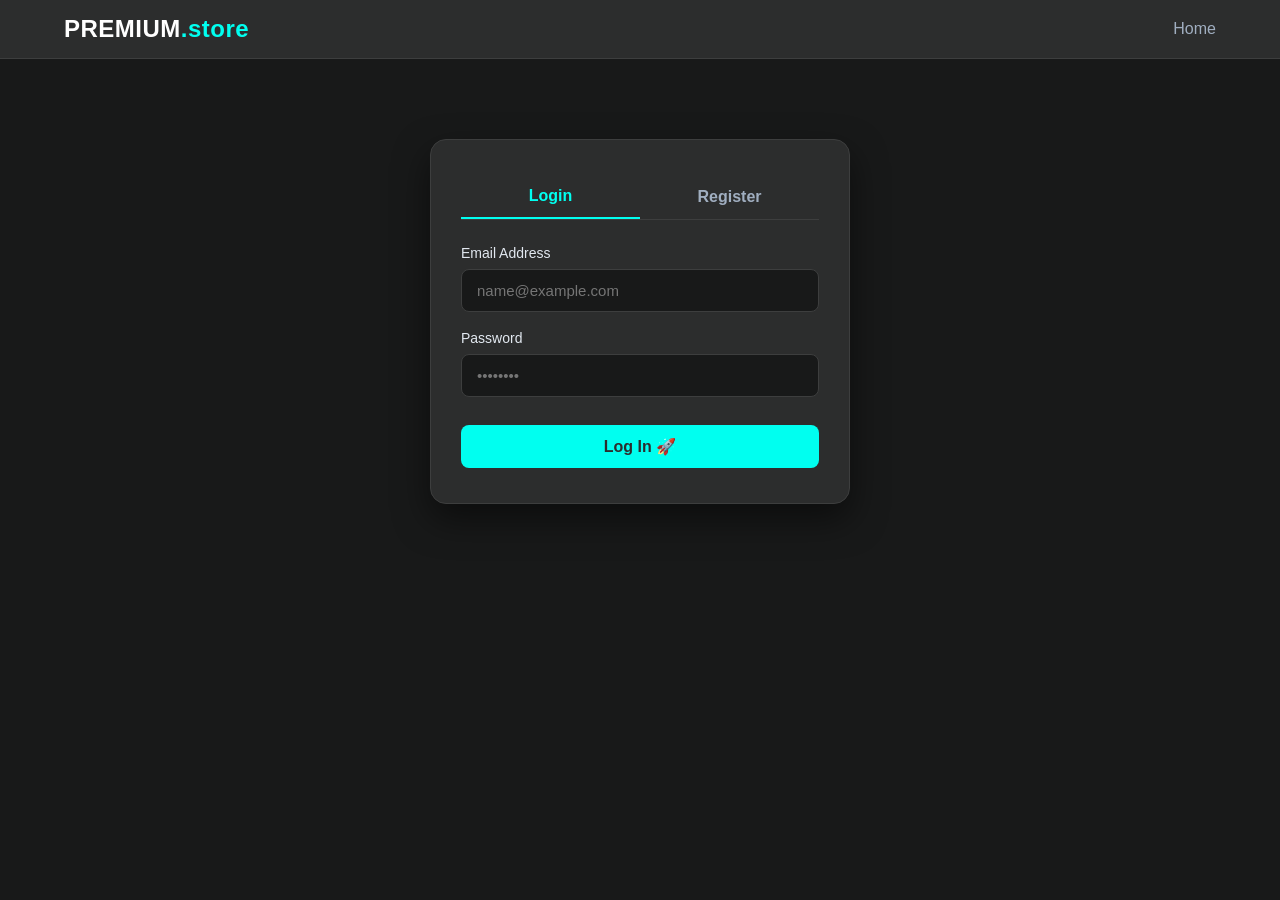
==== login.html @ 03a6fea4 "." ====
<!DOCTYPE html>
<html lang="en" dir="ltr">
<head>
    <meta charset="UTF-8">
    <meta name="viewport" content="width=device-width, initial-scale=1.0">
    <title>Login & Register - Premium Dark Store</title>
    <link rel="stylesheet" href="style.css">
    <style>
        .auth-container {
            max-width: 420px;
            margin: 80px auto;
            background-color: #2C2D2D;
            border: 1px solid #3d3e3e;
            border-radius: 16px;
            padding: 35px 30px;
            box-shadow: 0 15px 35px rgba(0,0,0,0.5);
        }

        .auth-tabs {
            display: flex;
            margin-bottom: 25px;
            border-bottom: 1px solid #3d3e3e;
        }

        .auth-tab {
            flex: 1;
            padding: 12px;
            background: none;
            border: none;
            color: #a0aec0;
            font-size: 16px;
            font-weight: bold;
            cursor: pointer;
            transition: all 0.3s;
        }

        .auth-tab.active {
            color: #00FFF0;
            border-bottom: 2px solid #00FFF0;
        }

        .auth-form {
            display: flex;
            flex-direction: column;
            gap: 18px;
        }

        .form-group {
            display: flex;
            flex-direction: column;
            gap: 8px;
            text-align: left;
        }

        .form-group label {
            font-size: 14px;
            color: #e2e8f0;
        }

        .form-group input {
            background-color: #181919;
            border: 1px solid #3d3e3e;
            padding: 12px 15px;
            border-radius: 8px;
            color: #ffffff;
            font-size: 15px;
            outline: none;
            transition: border-color 0.3s;
        }

        .form-group input:focus {
            border-color: #00FFF0;
        }

        .auth-btn {
            background-color: #00FFF0;
            color: #2C2D2D;
            border: none;
            padding: 12px;
            font-size: 16px;
            font-weight: bold;
            border-radius: 8px;
            cursor: pointer;
            margin-top: 10px;
            transition: all 0.3s ease;
        }

        .auth-btn:hover {
            background-color: #00b3a8;
            box-shadow: 0 4px 15px rgba(0, 255, 240, 0.3);
        }
    </style>
</head>
<body>

    <nav class="navbar">
        <a href="index.html" class="brand-logo">PREMIUM<span>.store</span></a>
        <div class="nav-container">
            <ul class="nav-links">
                <li><a href="index.html">Home</a></li>
            </ul>
        </div>
    </nav>

    <main class="main-container">
        <div class="auth-container">
            <div class="auth-tabs">
                <button class="auth-tab active" id="tab-login" onclick="switchAuthTab('login')">Login</button>
                <button class="auth-tab" id="tab-register" onclick="switchAuthTab('register')">Register</button>
            </div>

            <!-- Login Form -->
            <form id="login-form" class="auth-form" onsubmit="handleAuth(event, 'login')">
                <div class="form-group">
                    <label>Email Address</label>
                    <input type="email" id="login-email" placeholder="name@example.com" required>
                </div>
                <div class="form-group">
                    <label>Password</label>
                    <input type="password" id="login-password" placeholder="••••••••" required>
                </div>
                <button type="submit" class="auth-btn">Log In 🚀</button>
            </form>

            <!-- Register Form -->
            <form id="register-form" class="auth-form" style="display: none;" onsubmit="handleAuth(event, 'register')">
                <div class="form-group">
                    <label>Full Name</label>
                    <input type="text" id="reg-name" placeholder="John Doe" required>
                </div>
                <div class="form-group">
                    <label>Email Address</label>
                    <input type="email" id="reg-email" placeholder="name@example.com" required>
                </div>
                <div class="form-group">
                    <label>Password</label>
                    <input type="password" id="reg-password" placeholder="••••••••" required>
                </div>
                <button type="submit" class="auth-btn">Create Account ✨</button>
            </form>
        </div>
    </main>

    <script src="script.js"></script>
    <script>
        function switchAuthTab(type) {
            const loginForm = document.getElementById('login-form');
            const registerForm = document.getElementById('register-form');
            const tabLogin = document.getElementById('tab-login');
            const tabRegister = document.getElementById('tab-register');

            if (type === 'login') {
                loginForm.style.display = 'flex';
                registerForm.style.display = 'none';
                tabLogin.classList.add('active');
                tabRegister.classList.remove('active');
            } else {
                loginForm.style.display = 'none';
                registerForm.style.display = 'flex';
                tabRegister.classList.add('active');
                tabLogin.classList.remove('active');
            }
        }

        function handleAuth(event, type) {
            event.preventDefault();
            
            // جلب المستخدمين المسجلين من LocalStorage كـ Database
            let usersDB = JSON.parse(localStorage.getItem('registered_users')) || [];

            if (type === 'login') {
                const emailInput = document.getElementById('login-email').value;
                const passwordInput = document.getElementById('login-password').value;

                // البحث عن الإيميل
                const foundUser = usersDB.find(u => u.email === emailInput);

                if (!foundUser) {
                    alert('❌ هذا الإيميل غير مسجل! يرجى إنشاؤه أولاً من قائمة Register.');
                    switchAuthTab('register');
                    document.getElementById('reg-email').value = emailInput;
                    return;
                }

                if (foundUser.password !== passwordInput) {
                    alert('❌ كلمة السر غير صحيحة!');
                    return;
                }

                // حفظ الجلسة بالحساب الصحيح
                localStorage.setItem('user_session', JSON.stringify({ name: foundUser.name, isLoggedIn: true }));

            } else if (type === 'register') {
                const nameInput = document.getElementById('reg-name').value;
                const emailInput = document.getElementById('reg-email').value;
                const passwordInput = document.getElementById('reg-password').value;

                // التأكد من عدم تكرار الإيميل
                const userExists = usersDB.some(u => u.email === emailInput);
                if (userExists) {
                    alert('⚠️ هذا الإيميل مسجل بالفعل! تم تحويلك لصفحة تسجيل الدخول.');
                    switchAuthTab('login');
                    document.getElementById('login-email').value = emailInput;
                    return;
                }

                // إضافة المستخدم للـ Database
                usersDB.push({ name: nameInput, email: emailInput, password: passwordInput });
                localStorage.setItem('registered_users', JSON.stringify(usersDB));

                // تسجيل الدخول التلقائي
                localStorage.setItem('user_session', JSON.stringify({ name: nameInput, isLoggedIn: true }));
            }

            // إضافة المنتج المعلق في السلة بعد التسجيل
            const pendingProduct = JSON.parse(localStorage.getItem('pending_cart_product'));
            if (pendingProduct) {
                addItemToCart(pendingProduct.id, pendingProduct.name, pendingProduct.price);
                localStorage.removeItem('pending_cart_product');
            }

            // العودة للصفحة الرئيسية
            window.location.href = 'index.html';
        }
    </script>
</body>
</html>
---- style.css ----
/* Modern Reset & Dark Base */
* {
    box-sizing: border-box;
    margin: 0;
    padding: 0;
}

body {
    font-family: 'Segoe UI', Tahoma, Geneva, Verdana, sans-serif;
    background-color: #181919; 
    color: #ffffff; 
}

/* 1. Sleek Dark Navigation Bar */
.navbar {
    background-color: #2C2D2D; 
    padding: 15px 5%;
    display: flex;
    justify-content: space-between;
    align-items: center;
    position: sticky;
    top: 0;
    z-index: 1000;
    border-bottom: 1px solid #3d3e3e;
}

.brand-logo {
    color: #ffffff;
    font-size: 24px;
    font-weight: bold;
    text-decoration: none;
    letter-spacing: 0.5px;
}

.brand-logo span {
    color: #00FFF0; 
}

.nav-container {
    display: flex;
    align-items: center;
    gap: 30px;
}

.nav-links {
    display: flex;
    list-style: none;
    gap: 25px;
}

.nav-links a {
    color: #a0aec0; 
    text-decoration: none;
    font-size: 16px;
    font-weight: 500;
    transition: all 0.3s ease;
}

.nav-links a:hover {
    color: #00FFF0; 
    text-shadow: 0 0 8px rgba(0, 255, 240, 0.6);
}

/* Cart Icon Widget */
.cart-icon-container {
    position: relative;
    cursor: pointer;
    background: #181919;
    padding: 8px 15px;
    border-radius: 20px;
    border: 1px solid #3d3e3e;
    transition: all 0.3s ease;
}

.cart-icon-container:hover {
    border-color: #00FFF0;
    box-shadow: 0 0 10px rgba(0, 255, 240, 0.2);
}

.cart-count {
    background-color: #00FFF0;
    color: #181919;
    font-size: 12px;
    font-weight: bold;
    padding: 2px 7px;
    border-radius: 50%;
    margin-left: 5px;
}

/* 2. Premium Hero Banner */
.hero {
    background: linear-gradient(135deg, rgba(44, 45, 45, 0.85) 0%, rgba(24, 25, 25, 0.9) 100%), 
                url('https://images.unsplash.com/photo-1550745165-9bc0b252726f?auto=format&fit=crop&w=1200&q=80');
    background-size: cover;
    background-position: center;
    color: #ffffff;
    padding: 100px 5%;
    text-align: center;
    border-bottom: 2px solid #00FFF0; 
}

.hero h2 {
    font-size: 42px;
    margin-bottom: 15px;
    font-weight: 700;
    text-shadow: 0 2px 10px rgba(0,0,0,0.5);
}

.hero p {
    font-size: 18px;
    color: #e2e8f0;
    margin-bottom: 30px;
    max-width: 600px;
    margin-left: auto;
    margin-right: auto;
    text-shadow: 0 2px 5px rgba(0,0,0,0.5);
}

.hero-btn {
    background-color: transparent;
    color: #00FFF0;
    border: 2px solid #00FFF0;
    padding: 14px 35px;
    font-size: 16px;
    font-weight: bold;
    border-radius: 30px; 
    cursor: pointer;
    transition: all 0.3s ease;
}

.hero-btn:hover {
    background-color: #00FFF0;
    color: #2C2D2D;
    box-shadow: 0 4px 20px rgba(0, 255, 240, 0.4);
    transform: translateY(-2px);
}

/* 3. Main Content Container */
.main-container {
    max-width: 1200px;
    margin: 40px auto;
    padding: 0 20px;
}

.section-title {
    font-size: 28px;
    margin-bottom: 40px;
    text-align: center;
    font-weight: 700;
}

.section-title::after {
    content: '';
    display: block;
    width: 50px;
    height: 3px;
    background-color: #00FFF0;
    margin: 10px auto 0 auto;
}

/* Modern Product Grid */
.products-grid {
    display: grid;
    grid-template-columns: repeat(auto-fit, minmax(280px, 1fr)); 
    gap: 30px;
}

/* Premium Dark Product Card */
.product-card {
    background-color: #2C2D2D; 
    border-radius: 12px;
    overflow: hidden; 
    border: 1px solid #3d3e3e; 
    transition: all 0.3s cubic-bezier(0.25, 0.8, 0.25, 1);
    display: flex;
    flex-direction: column;
    justify-content: space-between;
    cursor: pointer;
}

.product-image {
    width: 100%;
    height: 220px;
    object-fit: cover;
    border-bottom: 1px solid #3d3e3e;
}

.product-info {
    padding: 20px;
    text-align: left;
}

.product-info h3 {
    font-size: 18px;
    margin-bottom: 8px;
    color: #ffffff;
}

.product-info p {
    font-size: 14px;
    color: #a0aec0; 
    margin-bottom: 15px;
    line-height: 1.5;
}

.product-bottom {
    display: flex;
    justify-content: space-between;
    align-items: center;
    margin-top: auto;
}

.product-price {
    font-size: 18px;
    font-weight: bold;
    color: #00FFF0; 
}

/* Action Button */
.add-to-cart-btn {
    background-color: transparent;
    color: #00FFF0;
    border: 2px solid #00FFF0;
    padding: 8px 18px;
    font-size: 14px;
    font-weight: bold;
    border-radius: 6px;
    cursor: pointer;
    transition: all 0.3s ease;
}

.add-to-cart-btn:hover {
    background-color: #00FFF0;
    color: #2C2D2D;
    box-shadow: 0 0 10px rgba(0, 255, 240, 0.3);
}

.product-card:hover {
    transform: translateY(-5px);
    border-color: #00FFF0; 
    box-shadow: 0 10px 25px rgba(0, 255, 240, 0.15); 
}

/* 4. Cart Modal (Popup) Styling */
.cart-modal {
    display: none; 
    position: fixed;
    top: 0;
    left: 0;
    width: 100%;
    height: 100%;
    background-color: rgba(24, 25, 25, 0.85);
    z-index: 2000;
    justify-content: center;
    align-items: center;
}

.modal-content {
    background-color: #2C2D2D;
    border: 1px solid #3d3e3e;
    border-radius: 16px;
    width: 90%;
    max-width: 500px;
    padding: 30px;
    box-shadow: 0 20px 40px rgba(0,0,0,0.5);
    position: relative;
}

.close-modal {
    position: absolute;
    top: 20px;
    right: 20px;
    font-size: 24px;
    color: #a0aec0;
    cursor: pointer;
    transition: color 0.3s;
}

.close-modal:hover {
    color: #00FFF0;
}

.modal-title {
    font-size: 22px;
    margin-bottom: 20px;
    border-bottom: 1px solid #3d3e3e;
    padding-bottom: 10px;
    color: #00FFF0;
}

.cart-items-list {
    max-height: 250px;
    overflow-y: auto;
    margin-bottom: 20px;
}

.cart-item {
    display: flex;
    justify-content: space-between;
    align-items: center;
    padding: 12px 0;
    border-bottom: 1px solid #3d3e3e;
}

.cart-item-info h4 {
    font-size: 16px;
    color: #ffffff;
}

.cart-total-section {
    display: flex;
    justify-content: space-between;
    font-size: 18px;
    font-weight: bold;
    margin-top: 15px;
    padding-top: 15px;
    border-top: 1px solid #3d3e3e;
}

.checkout-btn {
    width: 100%;
    background-color: #00FFF0;
    color: #2C2D2D;
    border: none;
    padding: 12px;
    font-size: 16px;
    font-weight: bold;
    border-radius: 8px;
    margin-top: 20px;
    cursor: pointer;
    transition: background 0.3s;
}

.checkout-btn:hover {
    background-color: #00b3a8;
    box-shadow: 0 4px 15px rgba(0, 255, 240, 0.3);
}

footer {
    background-color: #2C2D2D;
    color: #718096;
    text-align: center;
    padding: 25px;
    margin-top: 60px;
    font-size: 14px;
    border-top: 1px solid #3d3e3e;
}

/* Controls, Toast, Responsive */
.quantity-control {
    display: flex;
    align-items: center;
    gap: 10px;
    margin-top: 8px;
}

.qty-btn {
    background-color: #3d3e3e;
    color: #ffffff;
    border: none;
    width: 28px;
    height: 28px;
    border-radius: 50%;
    cursor: pointer;
    font-size: 16px;
    font-weight: bold;
    display: flex;
    align-items: center;
    justify-content: center;
    transition: all 0.2s ease;
}

.qty-btn:hover {
    background-color: #00FFF0;
    color: #2C2D2D;
}

.item-qty-display {
    font-size: 14px;
    color: #a0aec0;
}

.item-qty-display span {
    color: #00FFF0;
    font-weight: bold;
}

.toast-notification {
    position: fixed;
    bottom: 20px;
    right: 20px;
    background-color: #2C2D2D;
    color: #ffffff;
    border-left: 4px solid #00FFF0;
    padding: 15px 25px;
    border-radius: 8px;
    box-shadow: 0 10px 30px rgba(0,0,0,0.5);
    z-index: 3000;
    display: flex;
    align-items: center;
    gap: 10px;
    font-weight: 500;
    transform: translateY(100px);
    opacity: 0;
    transition: all 0.4s cubic-bezier(0.175, 0.885, 0.32, 1.275);
}

.toast-notification.show {
    transform: translateY(0);
    opacity: 1;
}

@media (max-width: 576px) {
    .modal-content {
        width: 95%;
        height: 90vh;
        padding: 20px;
        display: flex;
        flex-direction: column;
    }

    .cart-items-list {
        flex-grow: 1;
        max-height: none; 
    }

    .cart-item {
        flex-direction: column;
        align-items: flex-start;
        gap: 10px;
        padding: 15px 0;
    }

    .close-modal {
        top: 15px;
        right: 15px;
        padding: 10px; 
        font-size: 28px;
    }

    .checkout-btn {
        padding: 16px;
        font-size: 18px;
    }
}
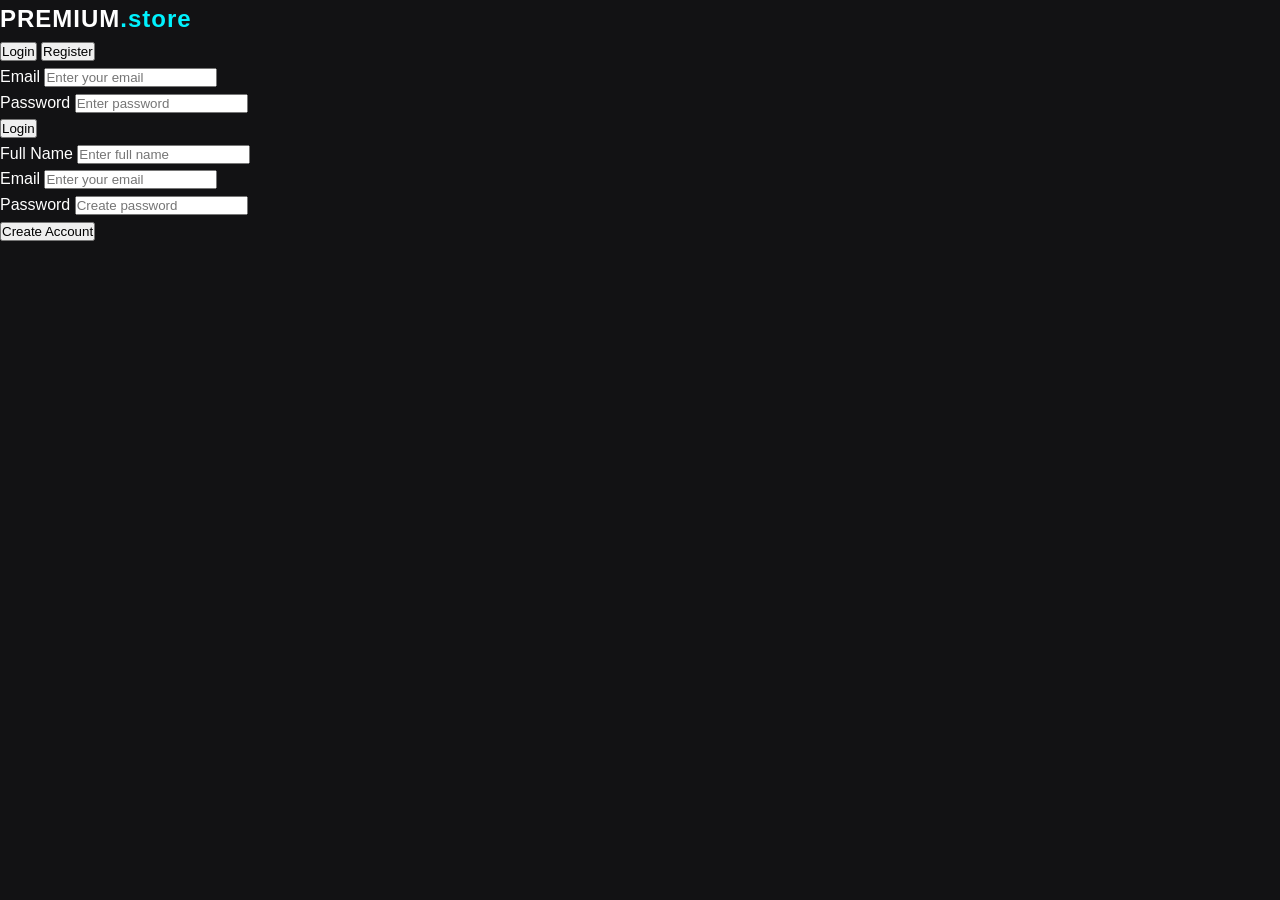
==== commit b57c76aa: "Update login page title and restructure forms" ====
--- a/login.html
+++ b/login.html
@@ -1,227 +1,53 @@
 <!DOCTYPE html>
-<html lang="en" dir="ltr">
+<html lang="en">
 <head>
     <meta charset="UTF-8">
     <meta name="viewport" content="width=device-width, initial-scale=1.0">
-    <title>Login & Register - Premium Dark Store</title>
+    <title>PREMIUM.store - Authentication</title>
     <link rel="stylesheet" href="style.css">
-    <style>
-        .auth-container {
-            max-width: 420px;
-            margin: 80px auto;
-            background-color: #2C2D2D;
-            border: 1px solid #3d3e3e;
-            border-radius: 16px;
-            padding: 35px 30px;
-            box-shadow: 0 15px 35px rgba(0,0,0,0.5);
-        }
+</head>
+<body class="auth-page">
 
-        .auth-tabs {
-            display: flex;
-            margin-bottom: 25px;
-            border-bottom: 1px solid #3d3e3e;
-        }
+    <div class="auth-card">
+        <a href="index.html" class="brand-logo">PREMIUM<span>.store</span></a>
+        
+        <!-- Toggle Tabs -->
+        <div class="auth-tabs">
+            <button id="tab-login" class="tab-btn active" onclick="switchTab('login')">Login</button>
+            <button id="tab-register" class="tab-btn" onclick="switchTab('register')">Register</button>
+        </div>
 
-        .auth-tab {
-            flex: 1;
-            padding: 12px;
-            background: none;
-            border: none;
-            color: #a0aec0;
-            font-size: 16px;
-            font-weight: bold;
-            cursor: pointer;
-            transition: all 0.3s;
-        }
+        <!-- Login Form -->
+        <form id="login-form" class="auth-form active-form">
+            <div class="form-group">
+                <label>Email</label>
+                <input type="email" id="login-email" required placeholder="Enter your email">
+            </div>
+            <div class="form-group">
+                <label>Password</label>
+                <input type="password" id="login-password" required placeholder="Enter password">
+            </div>
+            <button type="submit" class="auth-submit-btn">Login</button>
+        </form>
 
-        .auth-tab.active {
-            color: #00FFF0;
-            border-bottom: 2px solid #00FFF0;
-        }
-
-        .auth-form {
-            display: flex;
-            flex-direction: column;
-            gap: 18px;
-        }
-
-        .form-group {
-            display: flex;
-            flex-direction: column;
-            gap: 8px;
-            text-align: left;
-        }
-
-        .form-group label {
-            font-size: 14px;
-            color: #e2e8f0;
-        }
-
-        .form-group input {
-            background-color: #181919;
-            border: 1px solid #3d3e3e;
-            padding: 12px 15px;
-            border-radius: 8px;
-            color: #ffffff;
-            font-size: 15px;
-            outline: none;
-            transition: border-color 0.3s;
-        }
-
-        .form-group input:focus {
-            border-color: #00FFF0;
-        }
-
-        .auth-btn {
-            background-color: #00FFF0;
-            color: #2C2D2D;
-            border: none;
-            padding: 12px;
-            font-size: 16px;
-            font-weight: bold;
-            border-radius: 8px;
-            cursor: pointer;
-            margin-top: 10px;
-            transition: all 0.3s ease;
-        }
-
-        .auth-btn:hover {
-            background-color: #00b3a8;
-            box-shadow: 0 4px 15px rgba(0, 255, 240, 0.3);
-        }
-    </style>
-</head>
-<body>
-
-    <nav class="navbar">
-        <a href="index.html" class="brand-logo">PREMIUM<span>.store</span></a>
-        <div class="nav-container">
-            <ul class="nav-links">
-                <li><a href="index.html">Home</a></li>
-            </ul>
-        </div>
-    </nav>
-
-    <main class="main-container">
-        <div class="auth-container">
-            <div class="auth-tabs">
-                <button class="auth-tab active" id="tab-login" onclick="switchAuthTab('login')">Login</button>
-                <button class="auth-tab" id="tab-register" onclick="switchAuthTab('register')">Register</button>
+        <!-- Register Form -->
+        <form id="register-form" class="auth-form hidden-form">
+            <div class="form-group">
+                <label>Full Name</label>
+                <input type="text" id="reg-name" required placeholder="Enter full name">
             </div>
-
-            <!-- Login Form -->
-            <form id="login-form" class="auth-form" onsubmit="handleAuth(event, 'login')">
-                <div class="form-group">
-                    <label>Email Address</label>
-                    <input type="email" id="login-email" placeholder="name@example.com" required>
-                </div>
-                <div class="form-group">
-                    <label>Password</label>
-                    <input type="password" id="login-password" placeholder="••••••••" required>
-                </div>
-                <button type="submit" class="auth-btn">Log In 🚀</button>
-            </form>
-
-            <!-- Register Form -->
-            <form id="register-form" class="auth-form" style="display: none;" onsubmit="handleAuth(event, 'register')">
-                <div class="form-group">
-                    <label>Full Name</label>
-                    <input type="text" id="reg-name" placeholder="John Doe" required>
-                </div>
-                <div class="form-group">
-                    <label>Email Address</label>
-                    <input type="email" id="reg-email" placeholder="name@example.com" required>
-                </div>
-                <div class="form-group">
-                    <label>Password</label>
-                    <input type="password" id="reg-password" placeholder="••••••••" required>
-                </div>
-                <button type="submit" class="auth-btn">Create Account ✨</button>
-            </form>
-        </div>
-    </main>
+            <div class="form-group">
+                <label>Email</label>
+                <input type="email" id="reg-email" required placeholder="Enter your email">
+            </div>
+            <div class="form-group">
+                <label>Password</label>
+                <input type="password" id="reg-password" required placeholder="Create password">
+            </div>
+            <button type="submit" class="auth-submit-btn">Create Account</button>
+        </form>
+    </div>
 
     <script src="script.js"></script>
-    <script>
-        function switchAuthTab(type) {
-            const loginForm = document.getElementById('login-form');
-            const registerForm = document.getElementById('register-form');
-            const tabLogin = document.getElementById('tab-login');
-            const tabRegister = document.getElementById('tab-register');
-
-            if (type === 'login') {
-                loginForm.style.display = 'flex';
-                registerForm.style.display = 'none';
-                tabLogin.classList.add('active');
-                tabRegister.classList.remove('active');
-            } else {
-                loginForm.style.display = 'none';
-                registerForm.style.display = 'flex';
-                tabRegister.classList.add('active');
-                tabLogin.classList.remove('active');
-            }
-        }
-
-        function handleAuth(event, type) {
-            event.preventDefault();
-            
-            // جلب المستخدمين المسجلين من LocalStorage كـ Database
-            let usersDB = JSON.parse(localStorage.getItem('registered_users')) || [];
-
-            if (type === 'login') {
-                const emailInput = document.getElementById('login-email').value;
-                const passwordInput = document.getElementById('login-password').value;
-
-                // البحث عن الإيميل
-                const foundUser = usersDB.find(u => u.email === emailInput);
-
-                if (!foundUser) {
-                    alert('❌ هذا الإيميل غير مسجل! يرجى إنشاؤه أولاً من قائمة Register.');
-                    switchAuthTab('register');
-                    document.getElementById('reg-email').value = emailInput;
-                    return;
-                }
-
-                if (foundUser.password !== passwordInput) {
-                    alert('❌ كلمة السر غير صحيحة!');
-                    return;
-                }
-
-                // حفظ الجلسة بالحساب الصحيح
-                localStorage.setItem('user_session', JSON.stringify({ name: foundUser.name, isLoggedIn: true }));
-
-            } else if (type === 'register') {
-                const nameInput = document.getElementById('reg-name').value;
-                const emailInput = document.getElementById('reg-email').value;
-                const passwordInput = document.getElementById('reg-password').value;
-
-                // التأكد من عدم تكرار الإيميل
-                const userExists = usersDB.some(u => u.email === emailInput);
-                if (userExists) {
-                    alert('⚠️ هذا الإيميل مسجل بالفعل! تم تحويلك لصفحة تسجيل الدخول.');
-                    switchAuthTab('login');
-                    document.getElementById('login-email').value = emailInput;
-                    return;
-                }
-
-                // إضافة المستخدم للـ Database
-                usersDB.push({ name: nameInput, email: emailInput, password: passwordInput });
-                localStorage.setItem('registered_users', JSON.stringify(usersDB));
-
-                // تسجيل الدخول التلقائي
-                localStorage.setItem('user_session', JSON.stringify({ name: nameInput, isLoggedIn: true }));
-            }
-
-            // إضافة المنتج المعلق في السلة بعد التسجيل
-            const pendingProduct = JSON.parse(localStorage.getItem('pending_cart_product'));
-            if (pendingProduct) {
-                addItemToCart(pendingProduct.id, pendingProduct.name, pendingProduct.price);
-                localStorage.removeItem('pending_cart_product');
-            }
-
-            // العودة للصفحة الرئيسية
-            window.location.href = 'index.html';
-        }
-    </script>
 </body>
-</html>+</html>
--- a/style.css
+++ b/style.css
@@ -1,445 +1,267 @@
-/* Modern Reset & Dark Base */
+/* ==========================================
+   1. Reset & Global Styles
+   ========================================== */
 * {
-    box-sizing: border-box;
     margin: 0;
     padding: 0;
+    box-sizing: border-box;
+    font-family: 'Segoe UI', Tahoma, Geneva, Verdana, sans-serif;
 }
 
 body {
-    font-family: 'Segoe UI', Tahoma, Geneva, Verdana, sans-serif;
-    background-color: #181919; 
-    color: #ffffff; 
-}
-
-/* 1. Sleek Dark Navigation Bar */
+    background-color: #121214;
+    color: #ffffff;
+    line-height: 1.6;
+}
+
+/* ==========================================
+   2. Responsive Header & Navigation
+   ========================================== */
 .navbar {
-    background-color: #2C2D2D; 
-    padding: 15px 5%;
     display: flex;
     justify-content: space-between;
     align-items: center;
+    padding: 15px 5%;
+    background-color: #1a1a1e;
+    border-bottom: 1px solid #2d2d32;
     position: sticky;
     top: 0;
     z-index: 1000;
-    border-bottom: 1px solid #3d3e3e;
 }
 
 .brand-logo {
-    color: #ffffff;
-    font-size: 24px;
+    font-size: 1.5rem;
+    font-weight: 800;
+    color: #ffffff;
+    text-decoration: none;
+    letter-spacing: 1px;
+}
+
+.brand-logo span {
+    color: #00f2fe;
+}
+
+.nav-container {
+    display: flex;
+    align-items: center;
+    gap: 20px;
+}
+
+.nav-links {
+    display: flex;
+    list-style: none;
+    gap: 15px;
+}
+
+.nav-links a {
+    color: #a0a0ab;
+    text-decoration: none;
+    font-weight: 500;
+    transition: color 0.3s ease;
+}
+
+.nav-links a:hover {
+    color: #ffffff;
+}
+
+/* Auth Buttons & Cart */
+.auth-buttons {
+    display: flex;
+    gap: 10px;
+}
+
+.btn-login, .btn-register {
+    text-decoration: none;
+    padding: 6px 14px;
+    border-radius: 6px;
+    font-size: 0.9rem;
+    font-weight: 600;
+    transition: all 0.3s ease;
+}
+
+.btn-login {
+    color: #ffffff;
+    border: 1px solid #3f3f46;
+}
+
+.btn-login:hover {
+    background-color: #26262c;
+}
+
+.btn-register {
+    background-color: #00f2fe;
+    color: #000000;
+}
+
+.btn-register:hover {
+    box-shadow: 0 0 10px rgba(0, 242, 254, 0.4);
+}
+
+.cart-icon-container {
+    background-color: #26262c;
+    padding: 6px 14px;
+    border-radius: 8px;
+    border: 1px solid #3f3f46;
+    font-size: 0.9rem;
+    display: flex;
+    align-items: center;
+    gap: 8px;
+    cursor: pointer;
+}
+
+.cart-count {
+    background-color: #00f2fe;
+    color: #000000;
     font-weight: bold;
-    text-decoration: none;
-    letter-spacing: 0.5px;
-}
-
-.brand-logo span {
-    color: #00FFF0; 
-}
-
-.nav-container {
-    display: flex;
-    align-items: center;
-    gap: 30px;
-}
-
-.nav-links {
-    display: flex;
-    list-style: none;
-    gap: 25px;
-}
-
-.nav-links a {
-    color: #a0aec0; 
-    text-decoration: none;
-    font-size: 16px;
-    font-weight: 500;
+    font-size: 0.8rem;
+    padding: 2px 6px;
+    border-radius: 50%;
+}
+
+/* ==========================================
+   3. Hero Section
+   ========================================== */
+.hero {
+    text-align: center;
+    padding: 70px 20px;
+    max-width: 800px;
+    margin: 0 auto;
+}
+
+.hero h1 {
+    font-size: 2.5rem;
+    font-weight: 800;
+    margin-bottom: 15px;
+    line-height: 1.2;
+}
+
+.hero p {
+    color: #9e9ea7;
+    font-size: 1.1rem;
+    margin-bottom: 25px;
+}
+
+.cta-btn {
+    display: inline-block;
+    text-decoration: none;
+    background: transparent;
+    color: #ffffff;
+    border: 2px solid #00f2fe;
+    padding: 10px 26px;
+    font-size: 1rem;
+    border-radius: 30px;
     transition: all 0.3s ease;
 }
 
-.nav-links a:hover {
-    color: #00FFF0; 
-    text-shadow: 0 0 8px rgba(0, 255, 240, 0.6);
-}
-
-/* Cart Icon Widget */
-.cart-icon-container {
-    position: relative;
-    cursor: pointer;
-    background: #181919;
-    padding: 8px 15px;
-    border-radius: 20px;
-    border: 1px solid #3d3e3e;
-    transition: all 0.3s ease;
-}
-
-.cart-icon-container:hover {
-    border-color: #00FFF0;
-    box-shadow: 0 0 10px rgba(0, 255, 240, 0.2);
-}
-
-.cart-count {
-    background-color: #00FFF0;
-    color: #181919;
-    font-size: 12px;
-    font-weight: bold;
-    padding: 2px 7px;
-    border-radius: 50%;
-    margin-left: 5px;
-}
-
-/* 2. Premium Hero Banner */
-.hero {
-    background: linear-gradient(135deg, rgba(44, 45, 45, 0.85) 0%, rgba(24, 25, 25, 0.9) 100%), 
-                url('https://images.unsplash.com/photo-1550745165-9bc0b252726f?auto=format&fit=crop&w=1200&q=80');
-    background-size: cover;
-    background-position: center;
-    color: #ffffff;
-    padding: 100px 5%;
+.cta-btn:hover {
+    background-color: #00f2fe;
+    color: #000000;
+    box-shadow: 0 0 15px rgba(0, 242, 254, 0.4);
+}
+
+/* ==========================================
+   4. Products Grid
+   ========================================== */
+.featured {
+    padding: 40px 5%;
+    max-width: 1200px;
+    margin: 0 auto;
+}
+
+.featured h2 {
     text-align: center;
-    border-bottom: 2px solid #00FFF0; 
-}
-
-.hero h2 {
-    font-size: 42px;
-    margin-bottom: 15px;
-    font-weight: 700;
-    text-shadow: 0 2px 10px rgba(0,0,0,0.5);
-}
-
-.hero p {
-    font-size: 18px;
-    color: #e2e8f0;
+    font-size: 2rem;
     margin-bottom: 30px;
-    max-width: 600px;
-    margin-left: auto;
-    margin-right: auto;
-    text-shadow: 0 2px 5px rgba(0,0,0,0.5);
-}
-
-.hero-btn {
-    background-color: transparent;
-    color: #00FFF0;
-    border: 2px solid #00FFF0;
-    padding: 14px 35px;
-    font-size: 16px;
-    font-weight: bold;
-    border-radius: 30px; 
-    cursor: pointer;
-    transition: all 0.3s ease;
-}
-
-.hero-btn:hover {
-    background-color: #00FFF0;
-    color: #2C2D2D;
-    box-shadow: 0 4px 20px rgba(0, 255, 240, 0.4);
-    transform: translateY(-2px);
-}
-
-/* 3. Main Content Container */
-.main-container {
-    max-width: 1200px;
-    margin: 40px auto;
-    padding: 0 20px;
-}
-
-.section-title {
-    font-size: 28px;
-    margin-bottom: 40px;
-    text-align: center;
-    font-weight: 700;
-}
-
-.section-title::after {
-    content: '';
-    display: block;
-    width: 50px;
-    height: 3px;
-    background-color: #00FFF0;
-    margin: 10px auto 0 auto;
-}
-
-/* Modern Product Grid */
+}
+
 .products-grid {
     display: grid;
-    grid-template-columns: repeat(auto-fit, minmax(280px, 1fr)); 
-    gap: 30px;
-}
-
-/* Premium Dark Product Card */
+    grid-template-columns: repeat(auto-fit, minmax(260px, 1fr));
+    gap: 25px;
+}
+
 .product-card {
-    background-color: #2C2D2D; 
+    background-color: #1a1a1e;
+    border: 1px solid #2d2d32;
     border-radius: 12px;
-    overflow: hidden; 
-    border: 1px solid #3d3e3e; 
-    transition: all 0.3s cubic-bezier(0.25, 0.8, 0.25, 1);
-    display: flex;
-    flex-direction: column;
-    justify-content: space-between;
-    cursor: pointer;
-}
-
-.product-image {
+    overflow: hidden;
+    transition: transform 0.3s ease, box-shadow 0.3s ease;
+}
+
+.product-card:hover {
+    transform: translateY(-5px);
+    box-shadow: 0 10px 20px rgba(0, 0, 0, 0.5);
+}
+
+.product-img img {
     width: 100%;
-    height: 220px;
+    height: 200px;
     object-fit: cover;
-    border-bottom: 1px solid #3d3e3e;
 }
 
 .product-info {
     padding: 20px;
-    text-align: left;
 }
 
 .product-info h3 {
-    font-size: 18px;
-    margin-bottom: 8px;
-    color: #ffffff;
-}
-
-.product-info p {
-    font-size: 14px;
-    color: #a0aec0; 
+    font-size: 1.1rem;
+    margin-bottom: 10px;
+}
+
+.product-info .price {
+    color: #00f2fe;
+    font-size: 1.2rem;
+    font-weight: bold;
     margin-bottom: 15px;
-    line-height: 1.5;
-}
-
-.product-bottom {
-    display: flex;
-    justify-content: space-between;
-    align-items: center;
-    margin-top: auto;
-}
-
-.product-price {
-    font-size: 18px;
-    font-weight: bold;
-    color: #00FFF0; 
-}
-
-/* Action Button */
+}
+
 .add-to-cart-btn {
-    background-color: transparent;
-    color: #00FFF0;
-    border: 2px solid #00FFF0;
-    padding: 8px 18px;
-    font-size: 14px;
-    font-weight: bold;
-    border-radius: 6px;
+    width: 100%;
+    padding: 10px;
+    background-color: #26262c;
+    color: #ffffff;
+    border: 1px solid #3f3f46;
+    border-radius: 8px;
     cursor: pointer;
-    transition: all 0.3s ease;
+    font-weight: 600;
+    transition: background 0.3s ease;
 }
 
 .add-to-cart-btn:hover {
-    background-color: #00FFF0;
-    color: #2C2D2D;
-    box-shadow: 0 0 10px rgba(0, 255, 240, 0.3);
-}
-
-.product-card:hover {
-    transform: translateY(-5px);
-    border-color: #00FFF0; 
-    box-shadow: 0 10px 25px rgba(0, 255, 240, 0.15); 
-}
-
-/* 4. Cart Modal (Popup) Styling */
-.cart-modal {
-    display: none; 
-    position: fixed;
-    top: 0;
-    left: 0;
-    width: 100%;
-    height: 100%;
-    background-color: rgba(24, 25, 25, 0.85);
-    z-index: 2000;
-    justify-content: center;
-    align-items: center;
-}
-
-.modal-content {
-    background-color: #2C2D2D;
-    border: 1px solid #3d3e3e;
-    border-radius: 16px;
-    width: 90%;
-    max-width: 500px;
-    padding: 30px;
-    box-shadow: 0 20px 40px rgba(0,0,0,0.5);
-    position: relative;
-}
-
-.close-modal {
-    position: absolute;
-    top: 20px;
-    right: 20px;
-    font-size: 24px;
-    color: #a0aec0;
-    cursor: pointer;
-    transition: color 0.3s;
-}
-
-.close-modal:hover {
-    color: #00FFF0;
-}
-
-.modal-title {
-    font-size: 22px;
-    margin-bottom: 20px;
-    border-bottom: 1px solid #3d3e3e;
-    padding-bottom: 10px;
-    color: #00FFF0;
-}
-
-.cart-items-list {
-    max-height: 250px;
-    overflow-y: auto;
-    margin-bottom: 20px;
-}
-
-.cart-item {
-    display: flex;
-    justify-content: space-between;
-    align-items: center;
-    padding: 12px 0;
-    border-bottom: 1px solid #3d3e3e;
-}
-
-.cart-item-info h4 {
-    font-size: 16px;
-    color: #ffffff;
-}
-
-.cart-total-section {
-    display: flex;
-    justify-content: space-between;
-    font-size: 18px;
-    font-weight: bold;
-    margin-top: 15px;
-    padding-top: 15px;
-    border-top: 1px solid #3d3e3e;
-}
-
-.checkout-btn {
-    width: 100%;
-    background-color: #00FFF0;
-    color: #2C2D2D;
-    border: none;
-    padding: 12px;
-    font-size: 16px;
-    font-weight: bold;
-    border-radius: 8px;
-    margin-top: 20px;
-    cursor: pointer;
-    transition: background 0.3s;
-}
-
-.checkout-btn:hover {
-    background-color: #00b3a8;
-    box-shadow: 0 4px 15px rgba(0, 255, 240, 0.3);
-}
-
-footer {
-    background-color: #2C2D2D;
-    color: #718096;
-    text-align: center;
-    padding: 25px;
-    margin-top: 60px;
-    font-size: 14px;
-    border-top: 1px solid #3d3e3e;
-}
-
-/* Controls, Toast, Responsive */
-.quantity-control {
-    display: flex;
-    align-items: center;
-    gap: 10px;
-    margin-top: 8px;
-}
-
-.qty-btn {
-    background-color: #3d3e3e;
-    color: #ffffff;
-    border: none;
-    width: 28px;
-    height: 28px;
-    border-radius: 50%;
-    cursor: pointer;
-    font-size: 16px;
-    font-weight: bold;
-    display: flex;
-    align-items: center;
-    justify-content: center;
-    transition: all 0.2s ease;
-}
-
-.qty-btn:hover {
-    background-color: #00FFF0;
-    color: #2C2D2D;
-}
-
-.item-qty-display {
-    font-size: 14px;
-    color: #a0aec0;
-}
-
-.item-qty-display span {
-    color: #00FFF0;
-    font-weight: bold;
-}
-
-.toast-notification {
-    position: fixed;
-    bottom: 20px;
-    right: 20px;
-    background-color: #2C2D2D;
-    color: #ffffff;
-    border-left: 4px solid #00FFF0;
-    padding: 15px 25px;
-    border-radius: 8px;
-    box-shadow: 0 10px 30px rgba(0,0,0,0.5);
-    z-index: 3000;
-    display: flex;
-    align-items: center;
-    gap: 10px;
-    font-weight: 500;
-    transform: translateY(100px);
-    opacity: 0;
-    transition: all 0.4s cubic-bezier(0.175, 0.885, 0.32, 1.275);
-}
-
-.toast-notification.show {
-    transform: translateY(0);
-    opacity: 1;
-}
-
-@media (max-width: 576px) {
-    .modal-content {
-        width: 95%;
-        height: 90vh;
-        padding: 20px;
-        display: flex;
+    background-color: #00f2fe;
+    color: #000000;
+}
+
+/* ==========================================
+   5. Perfect Mobile Responsive Rules
+   ========================================== */
+@media (max-width: 768px) {
+    .navbar {
         flex-direction: column;
-    }
-
-    .cart-items-list {
-        flex-grow: 1;
-        max-height: none; 
-    }
-
-    .cart-item {
+        gap: 15px;
+        padding: 15px;
+        text-align: center;
+    }
+
+    .nav-container {
         flex-direction: column;
-        align-items: flex-start;
-        gap: 10px;
-        padding: 15px 0;
-    }
-
-    .close-modal {
-        top: 15px;
-        right: 15px;
-        padding: 10px; 
-        font-size: 28px;
-    }
-
-    .checkout-btn {
-        padding: 16px;
-        font-size: 18px;
-    }
-}+        width: 100%;
+        gap: 12px;
+    }
+
+    .hero {
+        padding: 40px 15px;
+    }
+
+    .hero h1 {
+        font-size: 1.8rem;
+    }
+
+    .hero p {
+        font-size: 0.95rem;
+    }
+
+    .products-grid {
+        grid-template-columns: 1fr; /* يخلي كروت المنتجات تنزل تحت بعض بشيكة على الموبايل */
+    }
+}
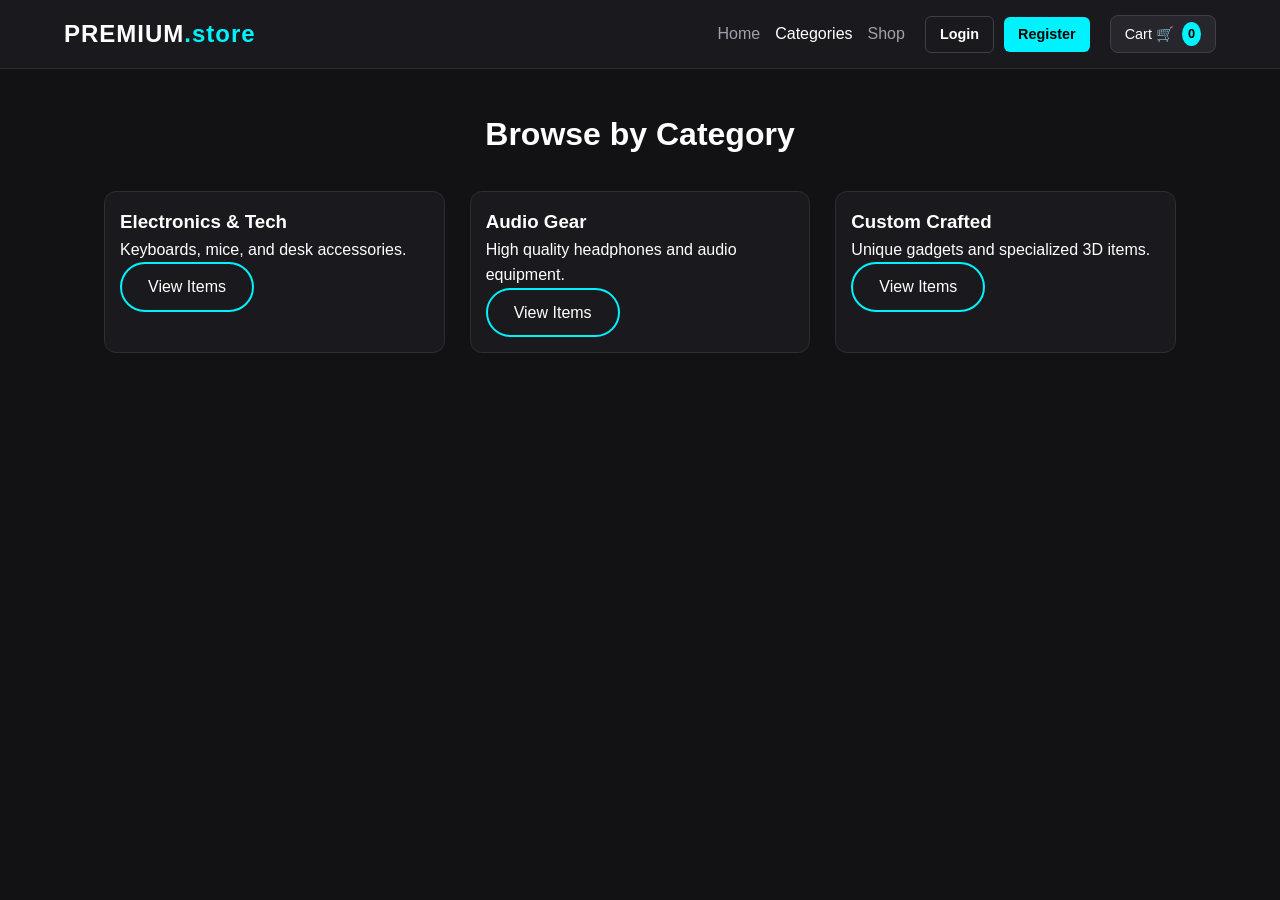
==== commit 34edba0c: "Update login page to category view" ====
--- a/login.html
+++ b/login.html
@@ -3,50 +3,55 @@
 <head>
     <meta charset="UTF-8">
     <meta name="viewport" content="width=device-width, initial-scale=1.0">
-    <title>PREMIUM.store - Authentication</title>
+    <title>PREMIUM.store - Categories</title>
     <link rel="stylesheet" href="style.css">
 </head>
-<body class="auth-page">
+<body>
 
-    <div class="auth-card">
+    <!-- Header Navigation -->
+    <header class="navbar">
         <a href="index.html" class="brand-logo">PREMIUM<span>.store</span></a>
         
-        <!-- Toggle Tabs -->
-        <div class="auth-tabs">
-            <button id="tab-login" class="tab-btn active" onclick="switchTab('login')">Login</button>
-            <button id="tab-register" class="tab-btn" onclick="switchTab('register')">Register</button>
+        <div class="nav-container">
+            <ul class="nav-links">
+                <li><a href="index.html">Home</a></li>
+                <li><a href="product-category.html" class="active">Categories</a></li>
+                <li><a href="index.html#shop">Shop</a></li>
+            </ul>
+
+            <div id="auth-nav-slot" class="auth-buttons">
+                <a href="login.html" class="btn-login">Login</a>
+                <a href="login.html?mode=register" class="btn-register">Register</a>
+            </div>
+
+            <div class="cart-icon-container" id="cart-widget">
+                <span>Cart 🛒</span>
+                <span id="cart-count" class="cart-count">0</span>
+            </div>
         </div>
+    </header>
 
-        <!-- Login Form -->
-        <form id="login-form" class="auth-form active-form">
-            <div class="form-group">
-                <label>Email</label>
-                <input type="email" id="login-email" required placeholder="Enter your email">
+    <!-- Categories Section -->
+    <section class="featured">
+        <h2>Browse by Category</h2>
+        <div class="categories-grid">
+            <div class="category-card">
+                <h3>Electronics & Tech</h3>
+                <p>Keyboards, mice, and desk accessories.</p>
+                <a href="index.html#shop" class="cta-btn">View Items</a>
             </div>
-            <div class="form-group">
-                <label>Password</label>
-                <input type="password" id="login-password" required placeholder="Enter password">
+            <div class="category-card">
+                <h3>Audio Gear</h3>
+                <p>High quality headphones and audio equipment.</p>
+                <a href="index.html#shop" class="cta-btn">View Items</a>
             </div>
-            <button type="submit" class="auth-submit-btn">Login</button>
-        </form>
-
-        <!-- Register Form -->
-        <form id="register-form" class="auth-form hidden-form">
-            <div class="form-group">
-                <label>Full Name</label>
-                <input type="text" id="reg-name" required placeholder="Enter full name">
+            <div class="category-card">
+                <h3>Custom Crafted</h3>
+                <p>Unique gadgets and specialized 3D items.</p>
+                <a href="index.html#shop" class="cta-btn">View Items</a>
             </div>
-            <div class="form-group">
-                <label>Email</label>
-                <input type="email" id="reg-email" required placeholder="Enter your email">
-            </div>
-            <div class="form-group">
-                <label>Password</label>
-                <input type="password" id="reg-password" required placeholder="Create password">
-            </div>
-            <button type="submit" class="auth-submit-btn">Create Account</button>
-        </form>
-    </div>
+        </div>
+    </section>
 
     <script src="script.js"></script>
 </body>
--- a/style.css
+++ b/style.css
@@ -1,5 +1,5 @@
 /* ==========================================
-   1. Reset & Global Styles
+   1. Reset & Global Variables
    ========================================== */
 * {
     margin: 0;
@@ -12,10 +12,11 @@
     background-color: #121214;
     color: #ffffff;
     line-height: 1.6;
-}
-
-/* ==========================================
-   2. Responsive Header & Navigation
+    min-height: 100vh;
+}
+
+/* ==========================================
+   2. Header & Responsive Navigation
    ========================================== */
 .navbar {
     display: flex;
@@ -60,14 +61,15 @@
     transition: color 0.3s ease;
 }
 
-.nav-links a:hover {
-    color: #ffffff;
-}
-
-/* Auth Buttons & Cart */
+.nav-links a:hover, .nav-links a.active {
+    color: #ffffff;
+}
+
+/* Auth Buttons & Cart Widget */
 .auth-buttons {
     display: flex;
     gap: 10px;
+    align-items: center;
 }
 
 .btn-login, .btn-register {
@@ -118,8 +120,15 @@
     border-radius: 50%;
 }
 
-/* ==========================================
-   3. Hero Section
+/* User Logged-In Badge */
+.user-badge {
+    color: #00f2fe;
+    font-weight: 600;
+    font-size: 0.9rem;
+}
+
+/* ==========================================
+   3. Hero & Content
    ========================================== */
 .hero {
     text-align: center;
@@ -132,7 +141,6 @@
     font-size: 2.5rem;
     font-weight: 800;
     margin-bottom: 15px;
-    line-height: 1.2;
 }
 
 .hero p {
@@ -160,7 +168,7 @@
 }
 
 /* ==========================================
-   4. Products Grid
+   4. Grids (Products & Categories)
    ========================================== */
 .featured {
     padding: 40px 5%;
@@ -174,21 +182,22 @@
     margin-bottom: 30px;
 }
 
-.products-grid {
+.products-grid, .categories-grid {
     display: grid;
     grid-template-columns: repeat(auto-fit, minmax(260px, 1fr));
     gap: 25px;
 }
 
-.product-card {
+.product-card, .category-card {
     background-color: #1a1a1e;
     border: 1px solid #2d2d32;
     border-radius: 12px;
     overflow: hidden;
+    padding: 15px;
     transition: transform 0.3s ease, box-shadow 0.3s ease;
 }
 
-.product-card:hover {
+.product-card:hover, .category-card:hover {
     transform: translateY(-5px);
     box-shadow: 0 10px 20px rgba(0, 0, 0, 0.5);
 }
@@ -197,22 +206,23 @@
     width: 100%;
     height: 200px;
     object-fit: cover;
+    border-radius: 8px;
 }
 
 .product-info {
-    padding: 20px;
+    padding: 15px 0 0 0;
 }
 
 .product-info h3 {
     font-size: 1.1rem;
-    margin-bottom: 10px;
+    margin-bottom: 8px;
 }
 
 .product-info .price {
     color: #00f2fe;
     font-size: 1.2rem;
     font-weight: bold;
-    margin-bottom: 15px;
+    margin-bottom: 12px;
 }
 
 .add-to-cart-btn {
@@ -233,7 +243,94 @@
 }
 
 /* ==========================================
-   5. Perfect Mobile Responsive Rules
+   5. Authentication Form Page Styles
+   ========================================== */
+.auth-page {
+    display: flex;
+    justify-content: center;
+    align-items: center;
+    padding: 40px 20px;
+}
+
+.auth-card {
+    background-color: #1a1a1e;
+    border: 1px solid #2d2d32;
+    border-radius: 12px;
+    width: 100%;
+    max-width: 400px;
+    padding: 30px;
+    text-align: center;
+}
+
+.auth-tabs {
+    display: flex;
+    gap: 10px;
+    margin: 20px 0;
+    border-bottom: 1px solid #2d2d32;
+}
+
+.tab-btn {
+    flex: 1;
+    padding: 10px;
+    background: none;
+    border: none;
+    color: #a0a0ab;
+    font-weight: 600;
+    cursor: pointer;
+    border-bottom: 2px solid transparent;
+}
+
+.tab-btn.active {
+    color: #00f2fe;
+    border-bottom-color: #00f2fe;
+}
+
+.auth-form {
+    display: flex;
+    flex-direction: column;
+    gap: 15px;
+    text-align: left;
+}
+
+.hidden-form {
+    display: none;
+}
+
+.form-group label {
+    display: block;
+    font-size: 0.85rem;
+    color: #a0a0ab;
+    margin-bottom: 5px;
+}
+
+.form-group input {
+    width: 100%;
+    padding: 10px;
+    background-color: #121214;
+    border: 1px solid #2d2d32;
+    border-radius: 6px;
+    color: #ffffff;
+    outline: none;
+}
+
+.form-group input:focus {
+    border-color: #00f2fe;
+}
+
+.auth-submit-btn {
+    width: 100%;
+    padding: 12px;
+    background-color: #00f2fe;
+    color: #000000;
+    border: none;
+    border-radius: 6px;
+    font-weight: bold;
+    cursor: pointer;
+    margin-top: 10px;
+}
+
+/* ==========================================
+   6. Mobile Responsiveness Rules
    ========================================== */
 @media (max-width: 768px) {
     .navbar {
@@ -257,11 +354,7 @@
         font-size: 1.8rem;
     }
 
-    .hero p {
-        font-size: 0.95rem;
-    }
-
-    .products-grid {
-        grid-template-columns: 1fr; /* يخلي كروت المنتجات تنزل تحت بعض بشيكة على الموبايل */
-    }
-}
+    .products-grid, .categories-grid {
+        grid-template-columns: 1fr;
+    }
+}
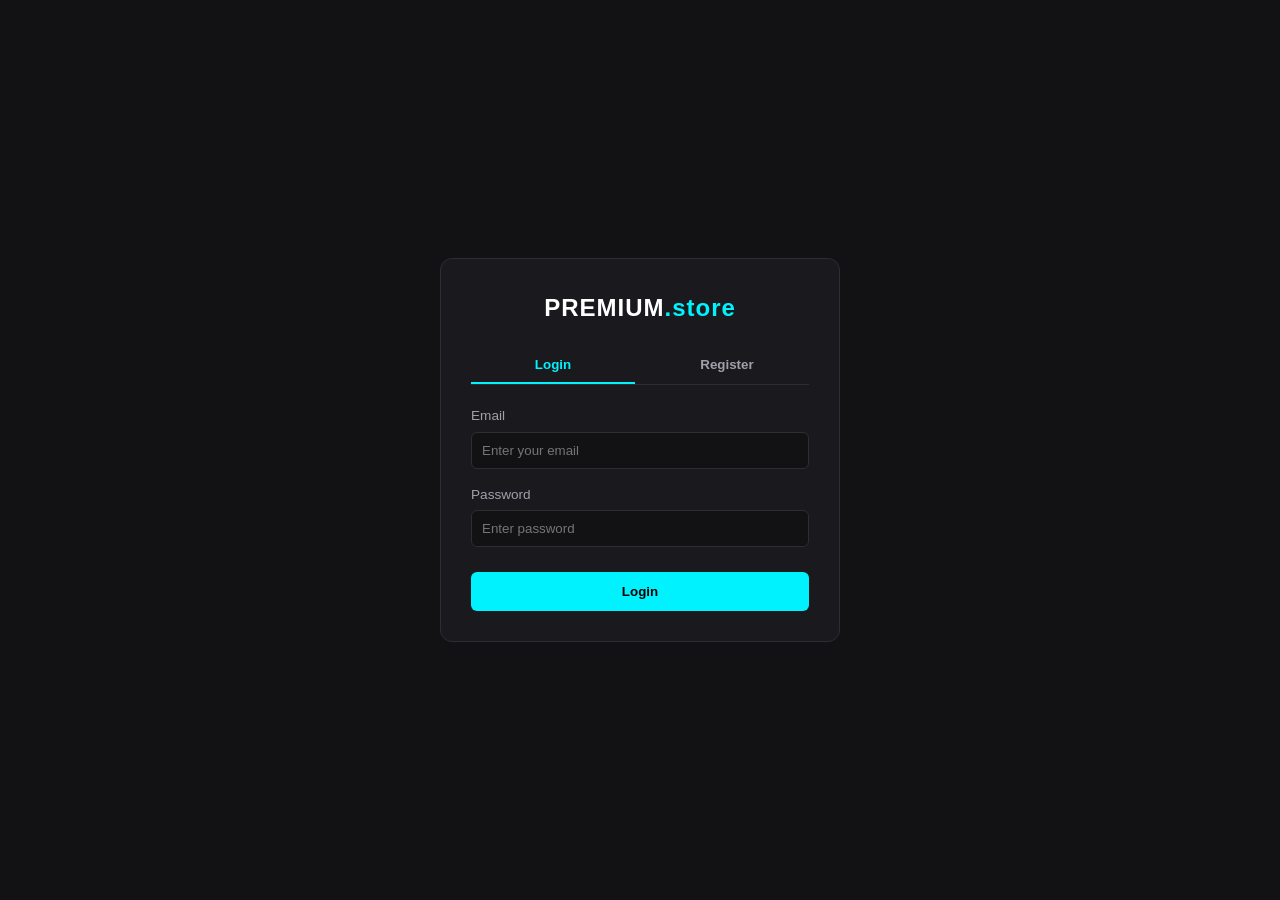
==== commit 8df0b4a0: "Modify login.html for account management Updated the login page to include a registration form and c" ====
--- a/login.html
+++ b/login.html
@@ -3,55 +3,50 @@
 <head>
     <meta charset="UTF-8">
     <meta name="viewport" content="width=device-width, initial-scale=1.0">
-    <title>PREMIUM.store - Categories</title>
+    <title>PREMIUM.store - Account</title>
     <link rel="stylesheet" href="style.css">
 </head>
-<body>
+<body class="auth-page">
 
-    <!-- Header Navigation -->
-    <header class="navbar">
+    <div class="auth-card">
         <a href="index.html" class="brand-logo">PREMIUM<span>.store</span></a>
         
-        <div class="nav-container">
-            <ul class="nav-links">
-                <li><a href="index.html">Home</a></li>
-                <li><a href="product-category.html" class="active">Categories</a></li>
-                <li><a href="index.html#shop">Shop</a></li>
-            </ul>
+        <!-- Toggle Tabs -->
+        <div class="auth-tabs">
+            <button id="tab-login" class="tab-btn active" type="button" onclick="switchTab('login')">Login</button>
+            <button id="tab-register" class="tab-btn" type="button" onclick="switchTab('register')">Register</button>
+        </div>
 
-            <div id="auth-nav-slot" class="auth-buttons">
-                <a href="login.html" class="btn-login">Login</a>
-                <a href="login.html?mode=register" class="btn-register">Register</a>
+        <!-- Login Form -->
+        <form id="login-form" class="auth-form">
+            <div class="form-group">
+                <label>Email</label>
+                <input type="email" id="login-email" required placeholder="Enter your email">
             </div>
+            <div class="form-group">
+                <label>Password</label>
+                <input type="password" id="login-password" required placeholder="Enter password">
+            </div>
+            <button type="submit" class="auth-submit-btn">Login</button>
+        </form>
 
-            <div class="cart-icon-container" id="cart-widget">
-                <span>Cart 🛒</span>
-                <span id="cart-count" class="cart-count">0</span>
+        <!-- Register Form -->
+        <form id="register-form" class="auth-form" style="display: none;">
+            <div class="form-group">
+                <label>Full Name</label>
+                <input type="text" id="reg-name" required placeholder="Enter full name">
             </div>
-        </div>
-    </header>
-
-    <!-- Categories Section -->
-    <section class="featured">
-        <h2>Browse by Category</h2>
-        <div class="categories-grid">
-            <div class="category-card">
-                <h3>Electronics & Tech</h3>
-                <p>Keyboards, mice, and desk accessories.</p>
-                <a href="index.html#shop" class="cta-btn">View Items</a>
+            <div class="form-group">
+                <label>Email</label>
+                <input type="email" id="reg-email" required placeholder="Enter your email">
             </div>
-            <div class="category-card">
-                <h3>Audio Gear</h3>
-                <p>High quality headphones and audio equipment.</p>
-                <a href="index.html#shop" class="cta-btn">View Items</a>
+            <div class="form-group">
+                <label>Password</label>
+                <input type="password" id="reg-password" required placeholder="Create password">
             </div>
-            <div class="category-card">
-                <h3>Custom Crafted</h3>
-                <p>Unique gadgets and specialized 3D items.</p>
-                <a href="index.html#shop" class="cta-btn">View Items</a>
-            </div>
-        </div>
-    </section>
+            <button type="submit" class="auth-submit-btn">Create Account</button>
+        </form>
+    </div>
 
     <script src="script.js"></script>
 </body>
--- a/style.css
+++ b/style.css
@@ -1,5 +1,5 @@
 /* ==========================================
-   1. Reset & Global Variables
+   1. Reset & Base Styles
    ========================================== */
 * {
     margin: 0;
@@ -16,7 +16,7 @@
 }
 
 /* ==========================================
-   2. Header & Responsive Navigation
+   2. Header & Navigation Bar
    ========================================== */
 .navbar {
     display: flex;
@@ -120,7 +120,6 @@
     border-radius: 50%;
 }
 
-/* User Logged-In Badge */
 .user-badge {
     color: #00f2fe;
     font-weight: 600;
@@ -128,7 +127,7 @@
 }
 
 /* ==========================================
-   3. Hero & Content
+   3. Hero Section
    ========================================== */
 .hero {
     text-align: center;
@@ -168,7 +167,7 @@
 }
 
 /* ==========================================
-   4. Grids (Products & Categories)
+   4. Featured & Category Grids
    ========================================== */
 .featured {
     padding: 40px 5%;
@@ -243,7 +242,7 @@
 }
 
 /* ==========================================
-   5. Authentication Form Page Styles
+   5. Authentication Section
    ========================================== */
 .auth-page {
     display: flex;
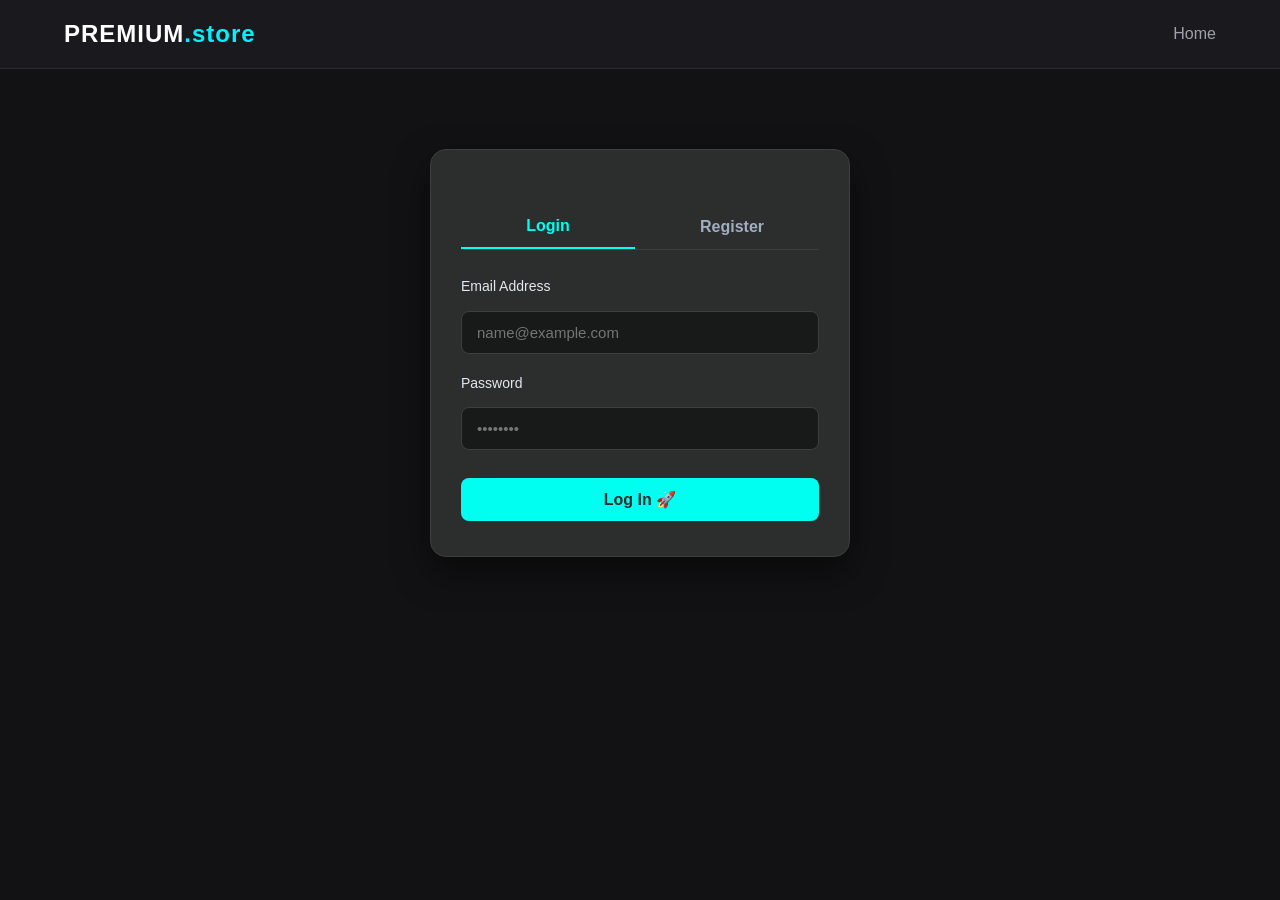
==== commit e31493af: "Update login page layout and styles the best" ====
--- a/login.html
+++ b/login.html
@@ -1,53 +1,227 @@
 <!DOCTYPE html>
-<html lang="en">
+<html lang="en" dir="ltr">
 <head>
     <meta charset="UTF-8">
     <meta name="viewport" content="width=device-width, initial-scale=1.0">
-    <title>PREMIUM.store - Account</title>
+    <title>Login & Register - Premium Dark Store</title>
     <link rel="stylesheet" href="style.css">
+    <style>
+        .auth-container {
+            max-width: 420px;
+            margin: 80px auto;
+            background-color: #2C2D2D;
+            border: 1px solid #3d3e3e;
+            border-radius: 16px;
+            padding: 35px 30px;
+            box-shadow: 0 15px 35px rgba(0,0,0,0.5);
+        }
+
+        .auth-tabs {
+            display: flex;
+            margin-bottom: 25px;
+            border-bottom: 1px solid #3d3e3e;
+        }
+
+        .auth-tab {
+            flex: 1;
+            padding: 12px;
+            background: none;
+            border: none;
+            color: #a0aec0;
+            font-size: 16px;
+            font-weight: bold;
+            cursor: pointer;
+            transition: all 0.3s;
+        }
+
+        .auth-tab.active {
+            color: #00FFF0;
+            border-bottom: 2px solid #00FFF0;
+        }
+
+        .auth-form {
+            display: flex;
+            flex-direction: column;
+            gap: 18px;
+        }
+
+        .form-group {
+            display: flex;
+            flex-direction: column;
+            gap: 8px;
+            text-align: left;
+        }
+
+        .form-group label {
+            font-size: 14px;
+            color: #e2e8f0;
+        }
+
+        .form-group input {
+            background-color: #181919;
+            border: 1px solid #3d3e3e;
+            padding: 12px 15px;
+            border-radius: 8px;
+            color: #ffffff;
+            font-size: 15px;
+            outline: none;
+            transition: border-color 0.3s;
+        }
+
+        .form-group input:focus {
+            border-color: #00FFF0;
+        }
+
+        .auth-btn {
+            background-color: #00FFF0;
+            color: #2C2D2D;
+            border: none;
+            padding: 12px;
+            font-size: 16px;
+            font-weight: bold;
+            border-radius: 8px;
+            cursor: pointer;
+            margin-top: 10px;
+            transition: all 0.3s ease;
+        }
+
+        .auth-btn:hover {
+            background-color: #00b3a8;
+            box-shadow: 0 4px 15px rgba(0, 255, 240, 0.3);
+        }
+    </style>
 </head>
-<body class="auth-page">
-
-    <div class="auth-card">
+<body>
+
+    <nav class="navbar">
         <a href="index.html" class="brand-logo">PREMIUM<span>.store</span></a>
-        
-        <!-- Toggle Tabs -->
-        <div class="auth-tabs">
-            <button id="tab-login" class="tab-btn active" type="button" onclick="switchTab('login')">Login</button>
-            <button id="tab-register" class="tab-btn" type="button" onclick="switchTab('register')">Register</button>
+        <div class="nav-container">
+            <ul class="nav-links">
+                <li><a href="index.html">Home</a></li>
+            </ul>
         </div>
-
-        <!-- Login Form -->
-        <form id="login-form" class="auth-form">
-            <div class="form-group">
-                <label>Email</label>
-                <input type="email" id="login-email" required placeholder="Enter your email">
+    </nav>
+
+    <main class="main-container">
+        <div class="auth-container">
+            <div class="auth-tabs">
+                <button class="auth-tab active" id="tab-login" onclick="switchAuthTab('login')">Login</button>
+                <button class="auth-tab" id="tab-register" onclick="switchAuthTab('register')">Register</button>
             </div>
-            <div class="form-group">
-                <label>Password</label>
-                <input type="password" id="login-password" required placeholder="Enter password">
-            </div>
-            <button type="submit" class="auth-submit-btn">Login</button>
-        </form>
-
-        <!-- Register Form -->
-        <form id="register-form" class="auth-form" style="display: none;">
-            <div class="form-group">
-                <label>Full Name</label>
-                <input type="text" id="reg-name" required placeholder="Enter full name">
-            </div>
-            <div class="form-group">
-                <label>Email</label>
-                <input type="email" id="reg-email" required placeholder="Enter your email">
-            </div>
-            <div class="form-group">
-                <label>Password</label>
-                <input type="password" id="reg-password" required placeholder="Create password">
-            </div>
-            <button type="submit" class="auth-submit-btn">Create Account</button>
-        </form>
-    </div>
+
+            <!-- Login Form -->
+            <form id="login-form" class="auth-form" onsubmit="handleAuth(event, 'login')">
+                <div class="form-group">
+                    <label>Email Address</label>
+                    <input type="email" id="login-email" placeholder="name@example.com" required>
+                </div>
+                <div class="form-group">
+                    <label>Password</label>
+                    <input type="password" id="login-password" placeholder="••••••••" required>
+                </div>
+                <button type="submit" class="auth-btn">Log In 🚀</button>
+            </form>
+
+            <!-- Register Form -->
+            <form id="register-form" class="auth-form" style="display: none;" onsubmit="handleAuth(event, 'register')">
+                <div class="form-group">
+                    <label>Full Name</label>
+                    <input type="text" id="reg-name" placeholder="John Doe" required>
+                </div>
+                <div class="form-group">
+                    <label>Email Address</label>
+                    <input type="email" id="reg-email" placeholder="name@example.com" required>
+                </div>
+                <div class="form-group">
+                    <label>Password</label>
+                    <input type="password" id="reg-password" placeholder="••••••••" required>
+                </div>
+                <button type="submit" class="auth-btn">Create Account ✨</button>
+            </form>
+        </div>
+    </main>
 
     <script src="script.js"></script>
+    <script>
+        function switchAuthTab(type) {
+            const loginForm = document.getElementById('login-form');
+            const registerForm = document.getElementById('register-form');
+            const tabLogin = document.getElementById('tab-login');
+            const tabRegister = document.getElementById('tab-register');
+
+            if (type === 'login') {
+                loginForm.style.display = 'flex';
+                registerForm.style.display = 'none';
+                tabLogin.classList.add('active');
+                tabRegister.classList.remove('active');
+            } else {
+                loginForm.style.display = 'none';
+                registerForm.style.display = 'flex';
+                tabRegister.classList.add('active');
+                tabLogin.classList.remove('active');
+            }
+        }
+
+        function handleAuth(event, type) {
+            event.preventDefault();
+            
+            // جلب المستخدمين المسجلين من LocalStorage كـ Database
+            let usersDB = JSON.parse(localStorage.getItem('registered_users')) || [];
+
+            if (type === 'login') {
+                const emailInput = document.getElementById('login-email').value;
+                const passwordInput = document.getElementById('login-password').value;
+
+                // البحث عن الإيميل
+                const foundUser = usersDB.find(u => u.email === emailInput);
+
+                if (!foundUser) {
+                    alert('❌ هذا الإيميل غير مسجل! يرجى إنشاؤه أولاً من قائمة Register.');
+                    switchAuthTab('register');
+                    document.getElementById('reg-email').value = emailInput;
+                    return;
+                }
+
+                if (foundUser.password !== passwordInput) {
+                    alert('❌ كلمة السر غير صحيحة!');
+                    return;
+                }
+
+                // حفظ الجلسة بالحساب الصحيح
+                localStorage.setItem('user_session', JSON.stringify({ name: foundUser.name, isLoggedIn: true }));
+
+            } else if (type === 'register') {
+                const nameInput = document.getElementById('reg-name').value;
+                const emailInput = document.getElementById('reg-email').value;
+                const passwordInput = document.getElementById('reg-password').value;
+
+                // التأكد من عدم تكرار الإيميل
+                const userExists = usersDB.some(u => u.email === emailInput);
+                if (userExists) {
+                    alert('⚠️ هذا الإيميل مسجل بالفعل! تم تحويلك لصفحة تسجيل الدخول.');
+                    switchAuthTab('login');
+                    document.getElementById('login-email').value = emailInput;
+                    return;
+                }
+
+                // إضافة المستخدم للـ Database
+                usersDB.push({ name: nameInput, email: emailInput, password: passwordInput });
+                localStorage.setItem('registered_users', JSON.stringify(usersDB));
+
+                // تسجيل الدخول التلقائي
+                localStorage.setItem('user_session', JSON.stringify({ name: nameInput, isLoggedIn: true }));
+            }
+
+            // إضافة المنتج المعلق في السلة بعد التسجيل
+            const pendingProduct = JSON.parse(localStorage.getItem('pending_cart_product'));
+            if (pendingProduct) {
+                addItemToCart(pendingProduct.id, pendingProduct.name, pendingProduct.price);
+                localStorage.removeItem('pending_cart_product');
+            }
+
+            // العودة للصفحة الرئيسية
+            window.location.href = 'index.html';
+        }
+    </script>
 </body>
 </html>
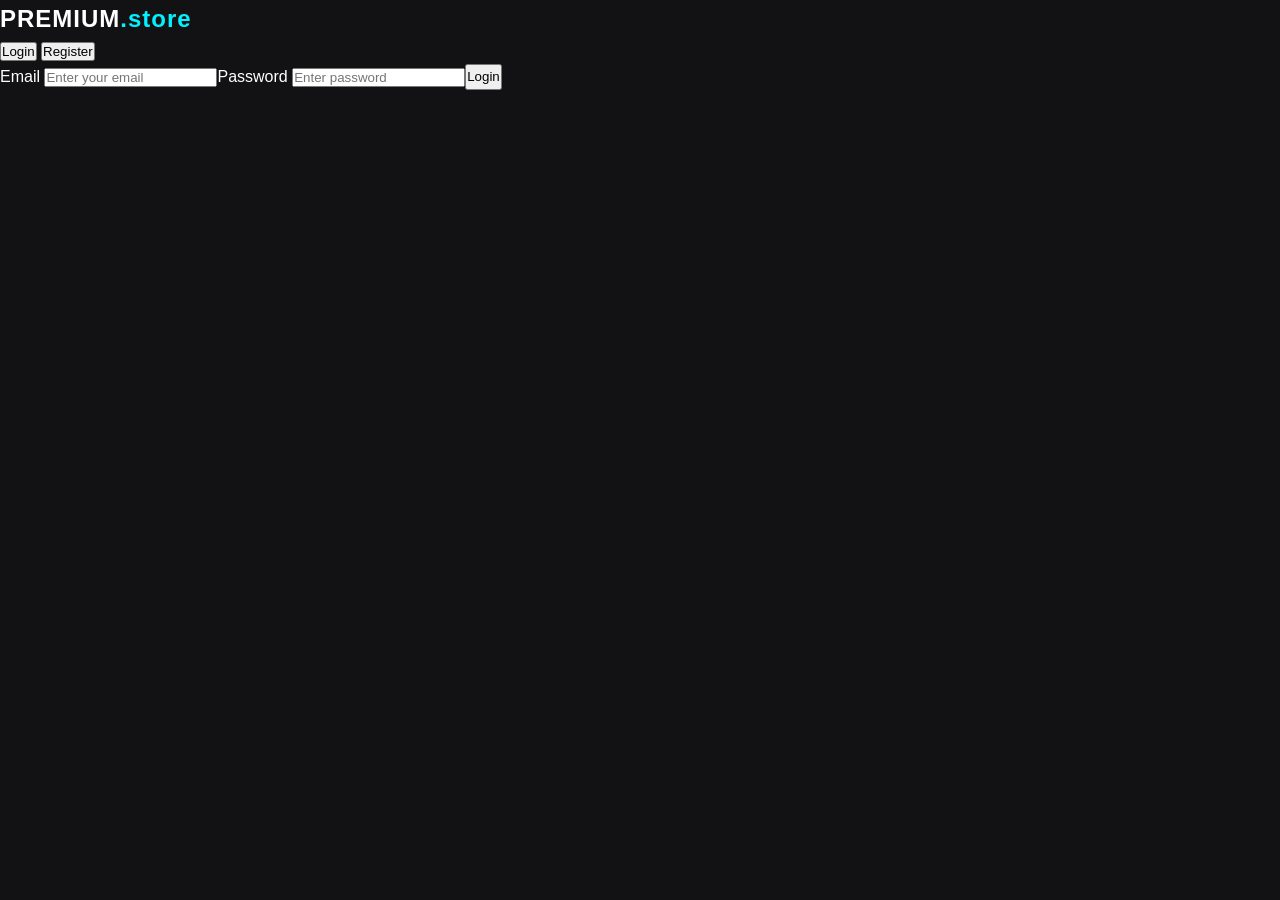
==== commit b07477d6: "Update login page title and structure" ====
--- a/login.html
+++ b/login.html
@@ -1,227 +1,50 @@
 <!DOCTYPE html>
-<html lang="en" dir="ltr">
+<html lang="en">
 <head>
     <meta charset="UTF-8">
     <meta name="viewport" content="width=device-width, initial-scale=1.0">
-    <title>Login & Register - Premium Dark Store</title>
+    <title>PREMIUM.store - Account</title>
     <link rel="stylesheet" href="style.css">
-    <style>
-        .auth-container {
-            max-width: 420px;
-            margin: 80px auto;
-            background-color: #2C2D2D;
-            border: 1px solid #3d3e3e;
-            border-radius: 16px;
-            padding: 35px 30px;
-            box-shadow: 0 15px 35px rgba(0,0,0,0.5);
-        }
+</head>
+<body class="auth-page">
 
-        .auth-tabs {
-            display: flex;
-            margin-bottom: 25px;
-            border-bottom: 1px solid #3d3e3e;
-        }
+    <div class="auth-card">
+        <a href="index.html" class="brand-logo">PREMIUM<span>.store</span></a>
+        
+        <div class="auth-tabs">
+            <button id="tab-login" class="tab-btn active" type="button" onclick="switchTab('login')">Login</button>
+            <button id="tab-register" class="tab-btn" type="button" onclick="switchTab('register')">Register</button>
+        </div>
 
-        .auth-tab {
-            flex: 1;
-            padding: 12px;
-            background: none;
-            border: none;
-            color: #a0aec0;
-            font-size: 16px;
-            font-weight: bold;
-            cursor: pointer;
-            transition: all 0.3s;
-        }
+        <form id="login-form" class="auth-form">
+            <div class="form-group">
+                <label>Email</label>
+                <input type="email" id="login-email" required placeholder="Enter your email">
+            </div>
+            <div class="form-group">
+                <label>Password</label>
+                <input type="password" id="login-password" required placeholder="Enter password">
+            </div>
+            <button type="submit" class="auth-submit-btn">Login</button>
+        </form>
 
-        .auth-tab.active {
-            color: #00FFF0;
-            border-bottom: 2px solid #00FFF0;
-        }
-
-        .auth-form {
-            display: flex;
-            flex-direction: column;
-            gap: 18px;
-        }
-
-        .form-group {
-            display: flex;
-            flex-direction: column;
-            gap: 8px;
-            text-align: left;
-        }
-
-        .form-group label {
-            font-size: 14px;
-            color: #e2e8f0;
-        }
-
-        .form-group input {
-            background-color: #181919;
-            border: 1px solid #3d3e3e;
-            padding: 12px 15px;
-            border-radius: 8px;
-            color: #ffffff;
-            font-size: 15px;
-            outline: none;
-            transition: border-color 0.3s;
-        }
-
-        .form-group input:focus {
-            border-color: #00FFF0;
-        }
-
-        .auth-btn {
-            background-color: #00FFF0;
-            color: #2C2D2D;
-            border: none;
-            padding: 12px;
-            font-size: 16px;
-            font-weight: bold;
-            border-radius: 8px;
-            cursor: pointer;
-            margin-top: 10px;
-            transition: all 0.3s ease;
-        }
-
-        .auth-btn:hover {
-            background-color: #00b3a8;
-            box-shadow: 0 4px 15px rgba(0, 255, 240, 0.3);
-        }
-    </style>
-</head>
-<body>
-
-    <nav class="navbar">
-        <a href="index.html" class="brand-logo">PREMIUM<span>.store</span></a>
-        <div class="nav-container">
-            <ul class="nav-links">
-                <li><a href="index.html">Home</a></li>
-            </ul>
-        </div>
-    </nav>
-
-    <main class="main-container">
-        <div class="auth-container">
-            <div class="auth-tabs">
-                <button class="auth-tab active" id="tab-login" onclick="switchAuthTab('login')">Login</button>
-                <button class="auth-tab" id="tab-register" onclick="switchAuthTab('register')">Register</button>
+        <form id="register-form" class="auth-form" style="display: none;">
+            <div class="form-group">
+                <label>Full Name</label>
+                <input type="text" id="reg-name" required placeholder="Enter full name">
             </div>
-
-            <!-- Login Form -->
-            <form id="login-form" class="auth-form" onsubmit="handleAuth(event, 'login')">
-                <div class="form-group">
-                    <label>Email Address</label>
-                    <input type="email" id="login-email" placeholder="name@example.com" required>
-                </div>
-                <div class="form-group">
-                    <label>Password</label>
-                    <input type="password" id="login-password" placeholder="••••••••" required>
-                </div>
-                <button type="submit" class="auth-btn">Log In 🚀</button>
-            </form>
-
-            <!-- Register Form -->
-            <form id="register-form" class="auth-form" style="display: none;" onsubmit="handleAuth(event, 'register')">
-                <div class="form-group">
-                    <label>Full Name</label>
-                    <input type="text" id="reg-name" placeholder="John Doe" required>
-                </div>
-                <div class="form-group">
-                    <label>Email Address</label>
-                    <input type="email" id="reg-email" placeholder="name@example.com" required>
-                </div>
-                <div class="form-group">
-                    <label>Password</label>
-                    <input type="password" id="reg-password" placeholder="••••••••" required>
-                </div>
-                <button type="submit" class="auth-btn">Create Account ✨</button>
-            </form>
-        </div>
-    </main>
+            <div class="form-group">
+                <label>Email</label>
+                <input type="email" id="reg-email" required placeholder="Enter your email">
+            </div>
+            <div class="form-group">
+                <label>Password</label>
+                <input type="password" id="reg-password" required placeholder="Create password">
+            </div>
+            <button type="submit" class="auth-submit-btn">Create Account</button>
+        </form>
+    </div>
 
     <script src="script.js"></script>
-    <script>
-        function switchAuthTab(type) {
-            const loginForm = document.getElementById('login-form');
-            const registerForm = document.getElementById('register-form');
-            const tabLogin = document.getElementById('tab-login');
-            const tabRegister = document.getElementById('tab-register');
-
-            if (type === 'login') {
-                loginForm.style.display = 'flex';
-                registerForm.style.display = 'none';
-                tabLogin.classList.add('active');
-                tabRegister.classList.remove('active');
-            } else {
-                loginForm.style.display = 'none';
-                registerForm.style.display = 'flex';
-                tabRegister.classList.add('active');
-                tabLogin.classList.remove('active');
-            }
-        }
-
-        function handleAuth(event, type) {
-            event.preventDefault();
-            
-            // جلب المستخدمين المسجلين من LocalStorage كـ Database
-            let usersDB = JSON.parse(localStorage.getItem('registered_users')) || [];
-
-            if (type === 'login') {
-                const emailInput = document.getElementById('login-email').value;
-                const passwordInput = document.getElementById('login-password').value;
-
-                // البحث عن الإيميل
-                const foundUser = usersDB.find(u => u.email === emailInput);
-
-                if (!foundUser) {
-                    alert('❌ هذا الإيميل غير مسجل! يرجى إنشاؤه أولاً من قائمة Register.');
-                    switchAuthTab('register');
-                    document.getElementById('reg-email').value = emailInput;
-                    return;
-                }
-
-                if (foundUser.password !== passwordInput) {
-                    alert('❌ كلمة السر غير صحيحة!');
-                    return;
-                }
-
-                // حفظ الجلسة بالحساب الصحيح
-                localStorage.setItem('user_session', JSON.stringify({ name: foundUser.name, isLoggedIn: true }));
-
-            } else if (type === 'register') {
-                const nameInput = document.getElementById('reg-name').value;
-                const emailInput = document.getElementById('reg-email').value;
-                const passwordInput = document.getElementById('reg-password').value;
-
-                // التأكد من عدم تكرار الإيميل
-                const userExists = usersDB.some(u => u.email === emailInput);
-                if (userExists) {
-                    alert('⚠️ هذا الإيميل مسجل بالفعل! تم تحويلك لصفحة تسجيل الدخول.');
-                    switchAuthTab('login');
-                    document.getElementById('login-email').value = emailInput;
-                    return;
-                }
-
-                // إضافة المستخدم للـ Database
-                usersDB.push({ name: nameInput, email: emailInput, password: passwordInput });
-                localStorage.setItem('registered_users', JSON.stringify(usersDB));
-
-                // تسجيل الدخول التلقائي
-                localStorage.setItem('user_session', JSON.stringify({ name: nameInput, isLoggedIn: true }));
-            }
-
-            // إضافة المنتج المعلق في السلة بعد التسجيل
-            const pendingProduct = JSON.parse(localStorage.getItem('pending_cart_product'));
-            if (pendingProduct) {
-                addItemToCart(pendingProduct.id, pendingProduct.name, pendingProduct.price);
-                localStorage.removeItem('pending_cart_product');
-            }
-
-            // العودة للصفحة الرئيسية
-            window.location.href = 'index.html';
-        }
-    </script>
 </body>
 </html>
--- a/style.css
+++ b/style.css
@@ -1,5 +1,5 @@
 /* ==========================================
-   1. Reset & Base Styles
+   1. Reset & Global CSS Variables
    ========================================== */
 * {
     margin: 0;
@@ -8,23 +8,34 @@
     font-family: 'Segoe UI', Tahoma, Geneva, Verdana, sans-serif;
 }
 
+:root {
+    --bg-color: #121214;
+    --card-bg: #1a1a1e;
+    --border-color: #2d2d32;
+    --accent-color: #00f2fe;
+    --text-primary: #ffffff;
+    --text-secondary: #a0a0ab;
+}
+
 body {
-    background-color: #121214;
-    color: #ffffff;
+    background-color: var(--bg-color);
+    color: var(--text-primary);
     line-height: 1.6;
     min-height: 100vh;
-}
-
-/* ==========================================
-   2. Header & Navigation Bar
+    display: flex;
+    flex-direction: column;
+}
+
+/* ==========================================
+   2. Responsive Header & Navigation
    ========================================== */
 .navbar {
     display: flex;
     justify-content: space-between;
     align-items: center;
     padding: 15px 5%;
-    background-color: #1a1a1e;
-    border-bottom: 1px solid #2d2d32;
+    background-color: var(--card-bg);
+    border-bottom: 1px solid var(--border-color);
     position: sticky;
     top: 0;
     z-index: 1000;
@@ -33,13 +44,31 @@
 .brand-logo {
     font-size: 1.5rem;
     font-weight: 800;
-    color: #ffffff;
+    color: var(--text-primary);
     text-decoration: none;
     letter-spacing: 1px;
 }
 
 .brand-logo span {
-    color: #00f2fe;
+    color: var(--accent-color);
+}
+
+.menu-toggle {
+    display: none;
+    flex-direction: column;
+    gap: 5px;
+    background: none;
+    border: none;
+    cursor: pointer;
+    padding: 5px;
+}
+
+.menu-toggle span {
+    width: 25px;
+    height: 3px;
+    background-color: var(--text-primary);
+    border-radius: 2px;
+    transition: all 0.3s ease;
 }
 
 .nav-container {
@@ -55,17 +84,17 @@
 }
 
 .nav-links a {
-    color: #a0a0ab;
+    color: var(--text-secondary);
     text-decoration: none;
     font-weight: 500;
     transition: color 0.3s ease;
 }
 
 .nav-links a:hover, .nav-links a.active {
-    color: #ffffff;
-}
-
-/* Auth Buttons & Cart Widget */
+    color: var(--text-primary);
+}
+
+/* Auth Buttons & Cart */
 .auth-buttons {
     display: flex;
     gap: 10px;
@@ -74,15 +103,16 @@
 
 .btn-login, .btn-register {
     text-decoration: none;
-    padding: 6px 14px;
+    padding: 8px 16px;
     border-radius: 6px;
     font-size: 0.9rem;
     font-weight: 600;
     transition: all 0.3s ease;
+    text-align: center;
 }
 
 .btn-login {
-    color: #ffffff;
+    color: var(--text-primary);
     border: 1px solid #3f3f46;
 }
 
@@ -91,7 +121,7 @@
 }
 
 .btn-register {
-    background-color: #00f2fe;
+    background-color: var(--accent-color);
     color: #000000;
 }
 
@@ -101,7 +131,7 @@
 
 .cart-icon-container {
     background-color: #26262c;
-    padding: 6px 14px;
+    padding: 8px 14px;
     border-radius: 8px;
     border: 1px solid #3f3f46;
     font-size: 0.9rem;
@@ -109,10 +139,11 @@
     align-items: center;
     gap: 8px;
     cursor: pointer;
+    white-space: nowrap;
 }
 
 .cart-count {
-    background-color: #00f2fe;
+    background-color: var(--accent-color);
     color: #000000;
     font-weight: bold;
     font-size: 0.8rem;
@@ -121,7 +152,7 @@
 }
 
 .user-badge {
-    color: #00f2fe;
+    color: var(--accent-color);
     font-weight: 600;
     font-size: 0.9rem;
 }
@@ -131,20 +162,20 @@
    ========================================== */
 .hero {
     text-align: center;
-    padding: 70px 20px;
+    padding: 60px 20px;
     max-width: 800px;
     margin: 0 auto;
 }
 
 .hero h1 {
-    font-size: 2.5rem;
+    font-size: clamp(1.8rem, 5vw, 2.5rem);
     font-weight: 800;
     margin-bottom: 15px;
 }
 
 .hero p {
-    color: #9e9ea7;
-    font-size: 1.1rem;
+    color: var(--text-secondary);
+    font-size: clamp(0.95rem, 3vw, 1.1rem);
     margin-bottom: 25px;
 }
 
@@ -152,8 +183,8 @@
     display: inline-block;
     text-decoration: none;
     background: transparent;
-    color: #ffffff;
-    border: 2px solid #00f2fe;
+    color: var(--text-primary);
+    border: 2px solid var(--accent-color);
     padding: 10px 26px;
     font-size: 1rem;
     border-radius: 30px;
@@ -161,38 +192,42 @@
 }
 
 .cta-btn:hover {
-    background-color: #00f2fe;
+    background-color: var(--accent-color);
     color: #000000;
     box-shadow: 0 0 15px rgba(0, 242, 254, 0.4);
 }
 
 /* ==========================================
-   4. Featured & Category Grids
+   4. Products & Categories Grid
    ========================================== */
 .featured {
-    padding: 40px 5%;
+    padding: 30px 5%;
     max-width: 1200px;
     margin: 0 auto;
+    width: 100%;
 }
 
 .featured h2 {
     text-align: center;
-    font-size: 2rem;
+    font-size: clamp(1.5rem, 4vw, 2rem);
     margin-bottom: 30px;
 }
 
 .products-grid, .categories-grid {
     display: grid;
-    grid-template-columns: repeat(auto-fit, minmax(260px, 1fr));
-    gap: 25px;
+    grid-template-columns: repeat(auto-fill, minmax(250px, 1fr));
+    gap: 20px;
 }
 
 .product-card, .category-card {
-    background-color: #1a1a1e;
-    border: 1px solid #2d2d32;
+    background-color: var(--card-bg);
+    border: 1px solid var(--border-color);
     border-radius: 12px;
     overflow: hidden;
     padding: 15px;
+    display: flex;
+    flex-direction: column;
+    justify-content: space-between;
     transition: transform 0.3s ease, box-shadow 0.3s ease;
 }
 
@@ -201,15 +236,29 @@
     box-shadow: 0 10px 20px rgba(0, 0, 0, 0.5);
 }
 
+.product-img {
+    width: 100%;
+    height: 200px;
+    background-color: #121214;
+    border-radius: 8px;
+    overflow: hidden;
+    display: flex;
+    align-items: center;
+    justify-content: center;
+}
+
 .product-img img {
     width: 100%;
-    height: 200px;
+    height: 100%;
     object-fit: cover;
-    border-radius: 8px;
+    display: block;
 }
 
 .product-info {
     padding: 15px 0 0 0;
+    display: flex;
+    flex-direction: column;
+    flex-grow: 1;
 }
 
 .product-info h3 {
@@ -218,17 +267,18 @@
 }
 
 .product-info .price {
-    color: #00f2fe;
+    color: var(--accent-color);
     font-size: 1.2rem;
     font-weight: bold;
-    margin-bottom: 12px;
+    margin-bottom: 15px;
+    margin-top: auto;
 }
 
 .add-to-cart-btn {
     width: 100%;
-    padding: 10px;
+    padding: 12px;
     background-color: #26262c;
-    color: #ffffff;
+    color: var(--text-primary);
     border: 1px solid #3f3f46;
     border-radius: 8px;
     cursor: pointer;
@@ -237,122 +287,57 @@
 }
 
 .add-to-cart-btn:hover {
-    background-color: #00f2fe;
+    background-color: var(--accent-color);
     color: #000000;
 }
 
 /* ==========================================
-   5. Authentication Section
-   ========================================== */
-.auth-page {
-    display: flex;
-    justify-content: center;
-    align-items: center;
-    padding: 40px 20px;
-}
-
-.auth-card {
-    background-color: #1a1a1e;
-    border: 1px solid #2d2d32;
-    border-radius: 12px;
-    width: 100%;
-    max-width: 400px;
-    padding: 30px;
-    text-align: center;
-}
-
-.auth-tabs {
-    display: flex;
-    gap: 10px;
-    margin: 20px 0;
-    border-bottom: 1px solid #2d2d32;
-}
-
-.tab-btn {
-    flex: 1;
-    padding: 10px;
-    background: none;
-    border: none;
-    color: #a0a0ab;
-    font-weight: 600;
-    cursor: pointer;
-    border-bottom: 2px solid transparent;
-}
-
-.tab-btn.active {
-    color: #00f2fe;
-    border-bottom-color: #00f2fe;
-}
-
-.auth-form {
-    display: flex;
-    flex-direction: column;
-    gap: 15px;
-    text-align: left;
-}
-
-.hidden-form {
-    display: none;
-}
-
-.form-group label {
-    display: block;
-    font-size: 0.85rem;
-    color: #a0a0ab;
-    margin-bottom: 5px;
-}
-
-.form-group input {
-    width: 100%;
-    padding: 10px;
-    background-color: #121214;
-    border: 1px solid #2d2d32;
-    border-radius: 6px;
-    color: #ffffff;
-    outline: none;
-}
-
-.form-group input:focus {
-    border-color: #00f2fe;
-}
-
-.auth-submit-btn {
-    width: 100%;
-    padding: 12px;
-    background-color: #00f2fe;
-    color: #000000;
-    border: none;
-    border-radius: 6px;
-    font-weight: bold;
-    cursor: pointer;
-    margin-top: 10px;
-}
-
-/* ==========================================
-   6. Mobile Responsiveness Rules
+   5. Mobile Responsive Overrides
    ========================================== */
 @media (max-width: 768px) {
-    .navbar {
+    .menu-toggle {
+        display: flex;
+    }
+
+    .nav-container {
+        display: none;
+        position: absolute;
+        top: 100%;
+        left: 0;
+        width: 100%;
+        background-color: var(--card-bg);
+        border-bottom: 1px solid var(--border-color);
         flex-direction: column;
+        padding: 20px;
         gap: 15px;
-        padding: 15px;
-        text-align: center;
-    }
-
-    .nav-container {
+        box-shadow: 0 10px 15px rgba(0,0,0,0.5);
+    }
+
+    .nav-container.active {
+        display: flex;
+    }
+
+    .nav-links {
         flex-direction: column;
         width: 100%;
-        gap: 12px;
-    }
-
-    .hero {
-        padding: 40px 15px;
-    }
-
-    .hero h1 {
-        font-size: 1.8rem;
-    }
-
+        text-align: center;
+    }
+
+    .auth-buttons {
+        width: 100%;
+        flex-direction: column;
+    }
+
+    .btn-login, .btn-register {
+        width: 100%;
+    }
+
+    .products-grid, .categories-grid {
+        grid-template-columns: repeat(auto-fill, minmax(200px, 1fr));
+    }
+}
+
+@media (max-width: 480px) {
     .products-grid, .categories-grid {
         grid-template-columns: 1fr;
     }
